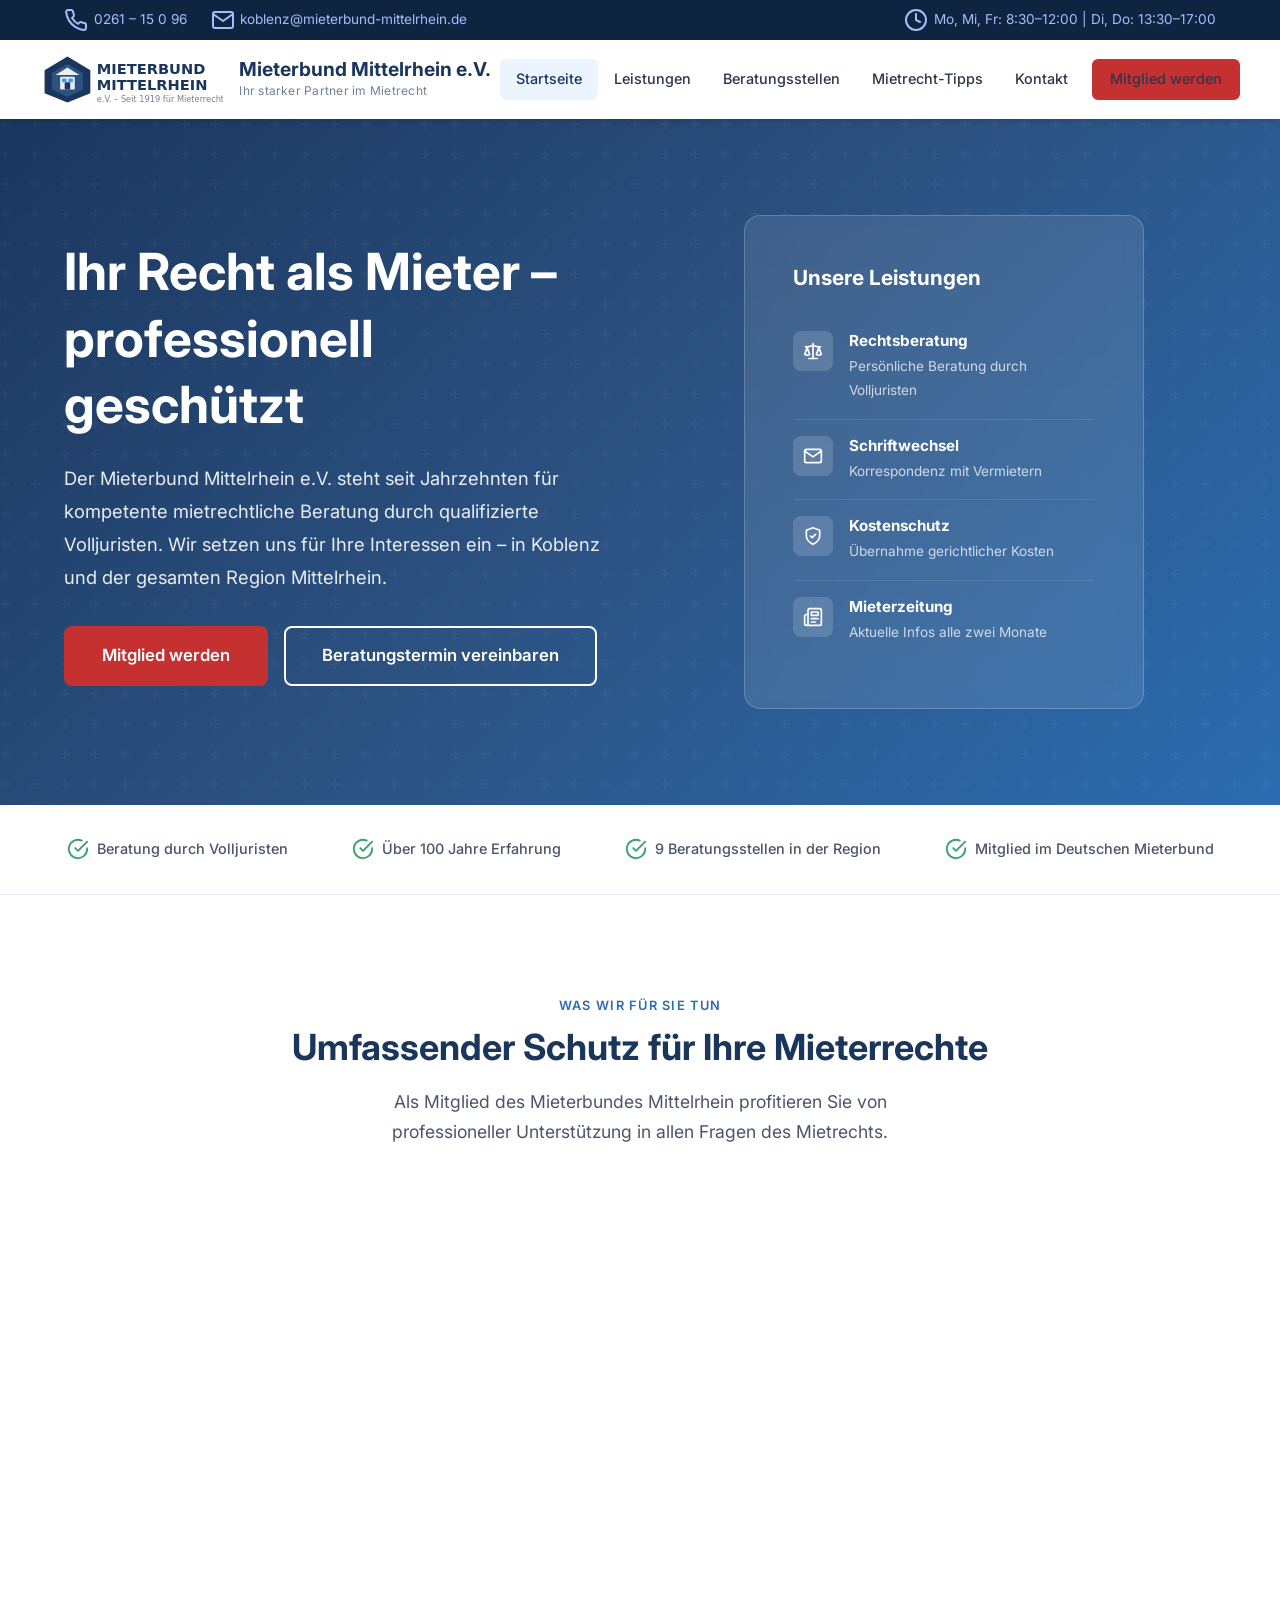
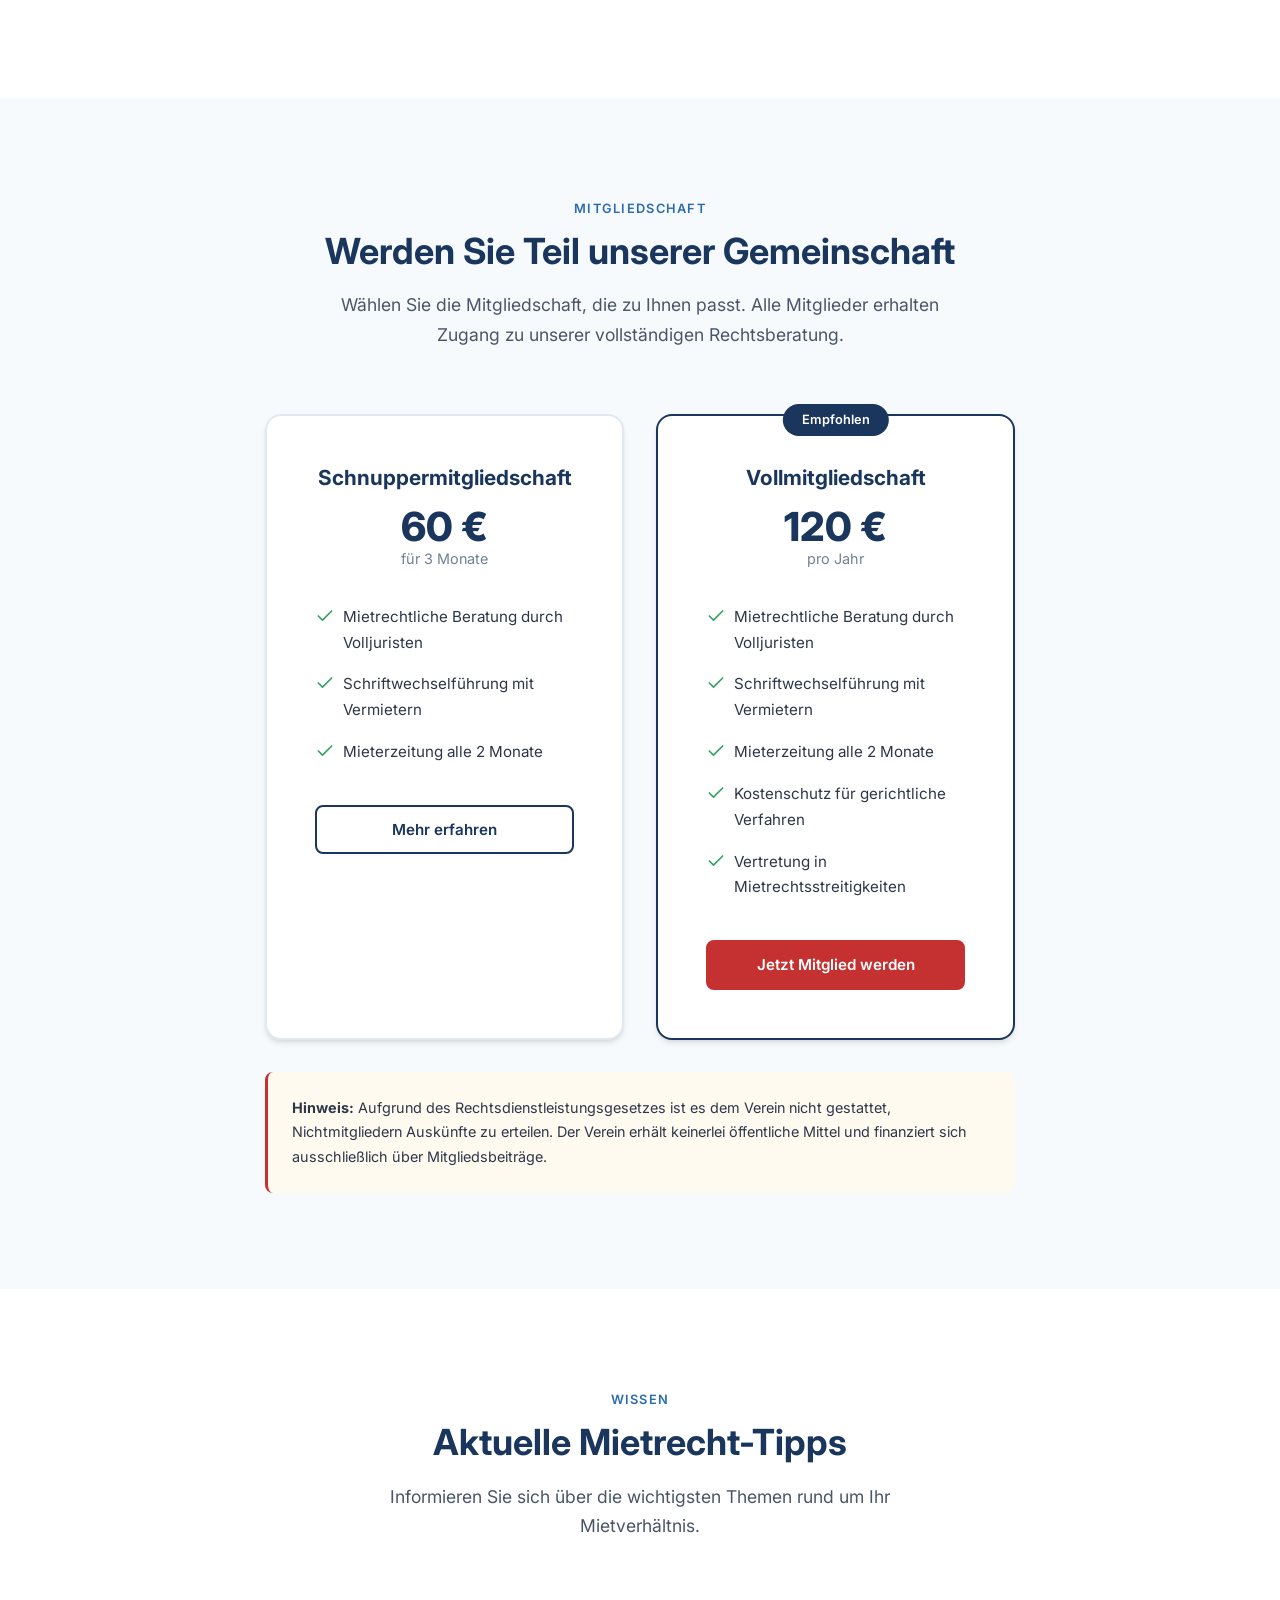
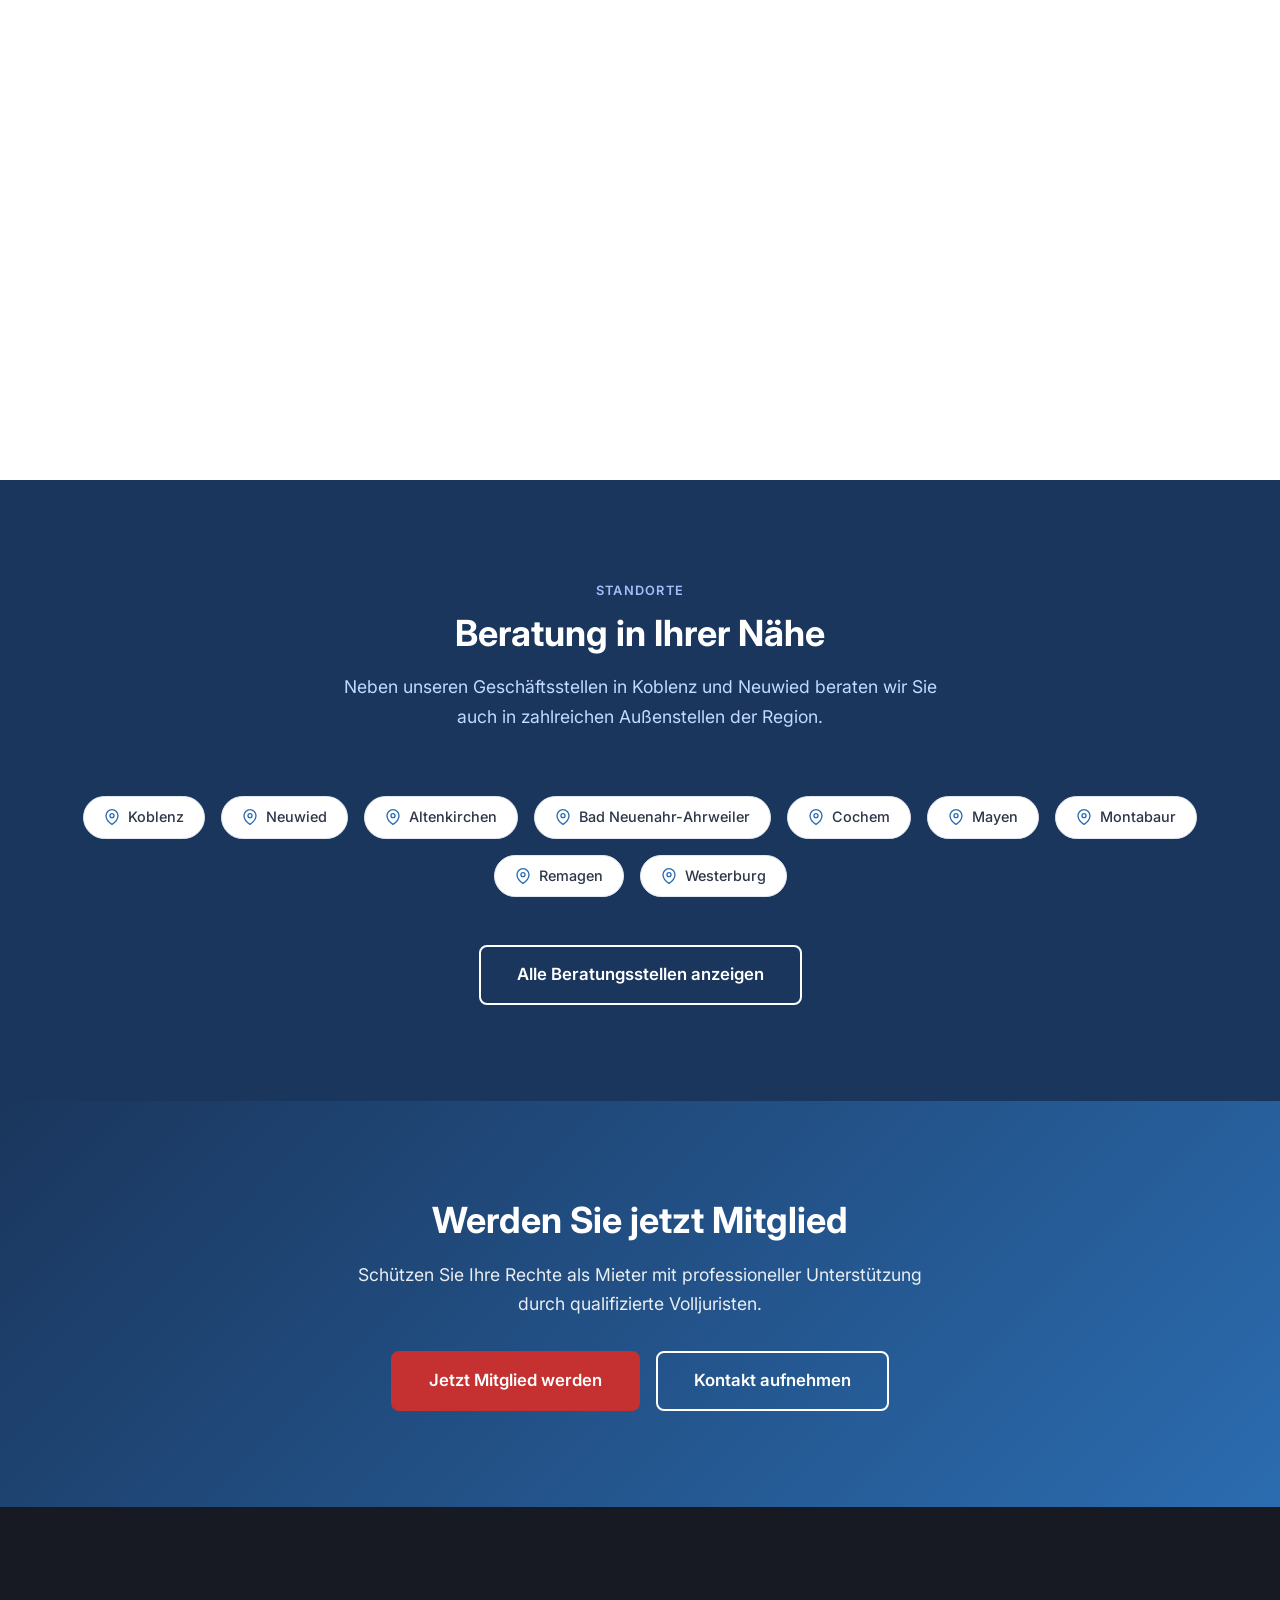
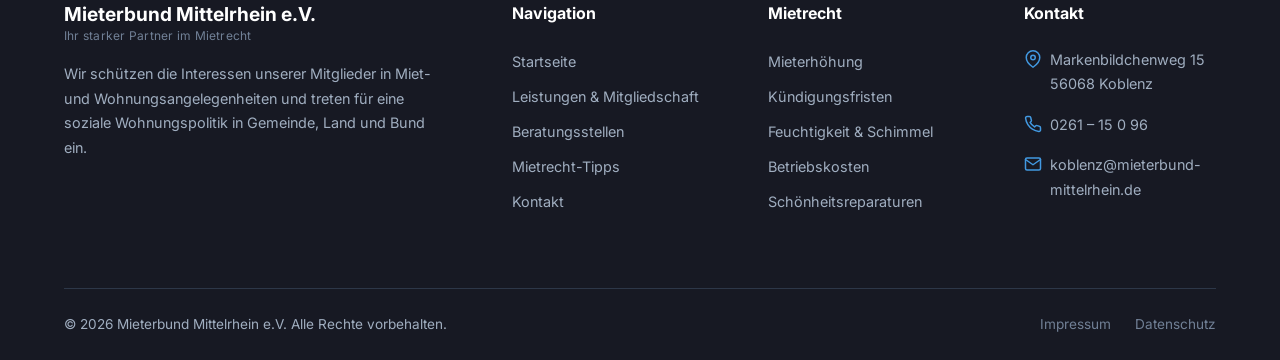
==== index.html @ ec631752 "feat: Modernize Mieterbund Mittelrhein e.V. website Complete rebuild of the tenant association websi" ====
<!DOCTYPE html>
<html lang="de">
<head>
  <meta charset="UTF-8">
  <meta name="viewport" content="width=device-width, initial-scale=1.0">
  <meta name="description" content="Der Mieterbund Mittelrhein e.V. bietet mietrechtliche Beratung durch Volljuristen, Schriftwechselführung und Kostenschutz für Mieter in Koblenz und der Region Mittelrhein.">
  <meta name="keywords" content="Mieterbund, Mittelrhein, Koblenz, Mietrecht, Mieterberatung, Mieterschutz, Rechtsberatung">
  <title>Mieterbund Mittelrhein e.V. – Ihr starker Partner im Mietrecht</title>
  <link rel="preconnect" href="https://fonts.googleapis.com">
  <link rel="preconnect" href="https://fonts.gstatic.com" crossorigin>
  <link href="https://fonts.googleapis.com/css2?family=Inter:wght@400;500;600;700;800&display=swap" rel="stylesheet">
  <link rel="stylesheet" href="css/style.css">
  <link rel="icon" type="image/svg+xml" href="assets/images/logo.svg">
</head>
<body>
  <div id="top-bar"></div>
  <div id="header"></div>

  <!-- Hero Section -->
  <section class="hero">
    <div class="container hero-inner">
      <div class="hero-content">
        <h1>Ihr Recht als Mieter – professionell geschützt</h1>
        <p>Der Mieterbund Mittelrhein e.V. steht seit Jahrzehnten für kompetente mietrechtliche Beratung durch qualifizierte Volljuristen. Wir setzen uns für Ihre Interessen ein – in Koblenz und der gesamten Region Mittelrhein.</p>
        <div class="hero-actions">
          <a href="pages/mitgliedschaft.html#beitritt" class="btn btn-primary btn-lg">Mitglied werden</a>
          <a href="pages/kontakt.html" class="btn btn-secondary btn-lg">Beratungstermin vereinbaren</a>
        </div>
      </div>
      <div class="hero-visual">
        <div class="hero-card">
          <h3>Unsere Leistungen</h3>
          <div class="hero-card-item">
            <div class="hero-card-icon" id="hero-icon-1"></div>
            <div class="hero-card-text">
              <h4>Rechtsberatung</h4>
              <p>Persönliche Beratung durch Volljuristen</p>
            </div>
          </div>
          <div class="hero-card-item">
            <div class="hero-card-icon" id="hero-icon-2"></div>
            <div class="hero-card-text">
              <h4>Schriftwechsel</h4>
              <p>Korrespondenz mit Vermietern</p>
            </div>
          </div>
          <div class="hero-card-item">
            <div class="hero-card-icon" id="hero-icon-3"></div>
            <div class="hero-card-text">
              <h4>Kostenschutz</h4>
              <p>Übernahme gerichtlicher Kosten</p>
            </div>
          </div>
          <div class="hero-card-item">
            <div class="hero-card-icon" id="hero-icon-4"></div>
            <div class="hero-card-text">
              <h4>Mieterzeitung</h4>
              <p>Aktuelle Infos alle zwei Monate</p>
            </div>
          </div>
        </div>
      </div>
    </div>
  </section>

  <!-- Trust Banner -->
  <section class="trust-banner">
    <div class="container">
      <div class="trust-items" id="trust-items">
      </div>
    </div>
  </section>

  <!-- Services Section -->
  <section class="section">
    <div class="container">
      <div class="section-header">
        <span class="section-label">Was wir für Sie tun</span>
        <h2>Umfassender Schutz für Ihre Mieterrechte</h2>
        <p>Als Mitglied des Mieterbundes Mittelrhein profitieren Sie von professioneller Unterstützung in allen Fragen des Mietrechts.</p>
      </div>
      <div class="services-grid" id="services-grid">
      </div>
    </div>
  </section>

  <!-- Membership Preview Section -->
  <section class="section section-alt">
    <div class="container">
      <div class="section-header">
        <span class="section-label">Mitgliedschaft</span>
        <h2>Werden Sie Teil unserer Gemeinschaft</h2>
        <p>Wählen Sie die Mitgliedschaft, die zu Ihnen passt. Alle Mitglieder erhalten Zugang zu unserer vollständigen Rechtsberatung.</p>
      </div>
      <div class="membership-grid">
        <div class="membership-card animate-in">
          <span class="membership-badge">Zum Kennenlernen</span>
          <h3>Schnuppermitgliedschaft</h3>
          <div class="membership-price">60 €</div>
          <div class="membership-period">für 3 Monate</div>
          <ul class="membership-features" id="schnupper-features"></ul>
          <a href="pages/mitgliedschaft.html#beitritt" class="btn btn-outline" style="width: 100%; justify-content: center;">Mehr erfahren</a>
        </div>
        <div class="membership-card featured animate-in">
          <span class="membership-badge">Empfohlen</span>
          <h3>Vollmitgliedschaft</h3>
          <div class="membership-price">120 €</div>
          <div class="membership-period">pro Jahr</div>
          <ul class="membership-features" id="voll-features"></ul>
          <a href="pages/mitgliedschaft.html#beitritt" class="btn btn-primary" style="width: 100%; justify-content: center;">Jetzt Mitglied werden</a>
        </div>
      </div>
      <div class="membership-note" style="max-width: 750px; margin: var(--space-xl) auto 0;">
        <p><strong>Hinweis:</strong> Aufgrund des Rechtsdienstleistungsgesetzes ist es dem Verein nicht gestattet, Nichtmitgliedern Auskünfte zu erteilen. Der Verein erhält keinerlei öffentliche Mittel und finanziert sich ausschließlich über Mitgliedsbeiträge.</p>
      </div>
    </div>
  </section>

  <!-- Mietrecht Tips Preview -->
  <section class="section">
    <div class="container">
      <div class="section-header">
        <span class="section-label">Wissen</span>
        <h2>Aktuelle Mietrecht-Tipps</h2>
        <p>Informieren Sie sich über die wichtigsten Themen rund um Ihr Mietverhältnis.</p>
      </div>
      <div class="articles-grid" id="articles-grid">
      </div>
    </div>
  </section>

  <!-- Beratungsstellen Preview -->
  <section class="section section-dark">
    <div class="container">
      <div class="section-header">
        <span class="section-label">Standorte</span>
        <h2>Beratung in Ihrer Nähe</h2>
        <p>Neben unseren Geschäftsstellen in Koblenz und Neuwied beraten wir Sie auch in zahlreichen Außenstellen der Region.</p>
      </div>
      <div class="aussenstellen-grid" id="aussenstellen-grid">
      </div>
      <div style="text-align: center; margin-top: var(--space-2xl);">
        <a href="pages/beratungsstellen.html" class="btn btn-secondary btn-lg">Alle Beratungsstellen anzeigen</a>
      </div>
    </div>
  </section>

  <!-- CTA -->
  <div id="cta-section"></div>

  <!-- Footer -->
  <div id="footer"></div>

  <script src="js/components.js"></script>
  <script>
    document.addEventListener('DOMContentLoaded', function() {
      initPage('home');

      // Hero icons
      document.getElementById('hero-icon-1').innerHTML = Icons.scales;
      document.getElementById('hero-icon-2').innerHTML = Icons.mail;
      document.getElementById('hero-icon-3').innerHTML = Icons.shield;
      document.getElementById('hero-icon-4').innerHTML = Icons.newspaper;

      // Trust items
      document.getElementById('trust-items').innerHTML = `
        <div class="trust-item">${Icons.checkCircle} Beratung durch Volljuristen</div>
        <div class="trust-item">${Icons.checkCircle} Über 100 Jahre Erfahrung</div>
        <div class="trust-item">${Icons.checkCircle} 9 Beratungsstellen in der Region</div>
        <div class="trust-item">${Icons.checkCircle} Mitglied im Deutschen Mieterbund</div>
      `;

      // Services
      document.getElementById('services-grid').innerHTML = `
        <div class="service-card animate-in">
          <div class="service-icon">${Icons.scales}</div>
          <h3>Mietrechtliche Beratung</h3>
          <p>Persönliche Beratung durch qualifizierte Volljuristen in allen Fragen des Mietrechts – von Mieterhöhungen bis Kündigungsschutz.</p>
        </div>
        <div class="service-card animate-in">
          <div class="service-icon">${Icons.mail}</div>
          <h3>Schriftwechselführung</h3>
          <p>Wir führen die gesamte Korrespondenz mit Vermietern und deren Rechtsanwälten für Sie – professionell und rechtssicher.</p>
        </div>
        <div class="service-card animate-in">
          <div class="service-icon">${Icons.shield}</div>
          <h3>Kostenschutz</h3>
          <p>Im Rahmen unserer Satzung übernehmen wir die Kosten für gerichtliche Verfahren in mietrechtlichen Angelegenheiten.</p>
        </div>
        <div class="service-card animate-in">
          <div class="service-icon">${Icons.newspaper}</div>
          <h3>Mieterzeitung</h3>
          <p>Alle zwei Monate erhalten Sie unsere Mieterzeitung mit interessanten Neuigkeiten und Informationen rund ums Mietrecht.</p>
        </div>
      `;

      // Membership features
      const baseFeatures = [
        'Mietrechtliche Beratung durch Volljuristen',
        'Schriftwechselführung mit Vermietern',
        'Mieterzeitung alle 2 Monate'
      ];
      const vollFeatures = [
        ...baseFeatures,
        'Kostenschutz für gerichtliche Verfahren',
        'Vertretung in Mietrechtsstreitigkeiten'
      ];

      document.getElementById('schnupper-features').innerHTML = baseFeatures.map(f =>
        `<li>${Icons.check} ${f}</li>`
      ).join('');

      document.getElementById('voll-features').innerHTML = vollFeatures.map(f =>
        `<li>${Icons.check} ${f}</li>`
      ).join('');

      // Articles
      document.getElementById('articles-grid').innerHTML = `
        <div class="article-card animate-in">
          <div class="article-card-header">
            ${Icons.trendingUp}
            <h3>Mieterhöhung</h3>
          </div>
          <div class="article-card-body">
            <p>Bei Mieterhöhungen auf die ortsübliche Vergleichsmiete kommt es neben dem geforderten Quadratmeterpreis vor allem auf die Wohnungsgröße an.</p>
            <a href="pages/mietrecht-tipps.html#mieterhoehung" class="read-more">Weiterlesen ${Icons.arrowRight}</a>
          </div>
        </div>
        <div class="article-card animate-in">
          <div class="article-card-header">
            ${Icons.fileText}
            <h3>Kündigungsfristen</h3>
          </div>
          <div class="article-card-body">
            <p>Mieter können ohne Angabe von Gründen kündigen. Vermieter dagegen müssen sich auf einen Kündigungsgrund berufen können.</p>
            <a href="pages/mietrecht-tipps.html#kuendigungsfristen" class="read-more">Weiterlesen ${Icons.arrowRight}</a>
          </div>
        </div>
        <div class="article-card animate-in">
          <div class="article-card-header">
            ${Icons.droplets}
            <h3>Feuchtigkeit & Schimmel</h3>
          </div>
          <div class="article-card-body">
            <p>Ein Mieter muss seinen Vermieter beim Auftreten von Feuchtigkeitsschäden oder Schimmelpilzbefall unverzüglich informieren.</p>
            <a href="pages/mietrecht-tipps.html#schimmel" class="read-more">Weiterlesen ${Icons.arrowRight}</a>
          </div>
        </div>
      `;

      // Außenstellen
      const stellen = ['Koblenz', 'Neuwied', 'Altenkirchen', 'Bad Neuenahr-Ahrweiler', 'Cochem', 'Mayen', 'Montabaur', 'Remagen', 'Westerburg'];
      document.getElementById('aussenstellen-grid').innerHTML = stellen.map(s =>
        `<span class="aussenstelle-tag">${Icons.mapPin} ${s}</span>`
      ).join('');
    });
  </script>
</body>
</html>
---- css/style.css ----
/* ============================================
   Mieterbund Mittelrhein e.V. – Modern Website
   ============================================ */

/* --- CSS Custom Properties --- */
:root {
  /* Primary: Deep Blue (Trust, Professionalism) */
  --primary: #1a365d;
  --primary-light: #2c5282;
  --primary-dark: #0f2440;
  --primary-50: #ebf4ff;
  --primary-100: #c3dafe;
  --primary-200: #a3bffa;

  /* Secondary: Warm Red (Action, Importance) */
  --secondary: #c53030;
  --secondary-light: #e53e3e;
  --secondary-dark: #9b2c2c;

  /* Accent: Steel Blue (Complementary) */
  --accent: #2b6cb0;
  --accent-light: #4299e1;
  --accent-dark: #1a4e8a;

  /* Success Green */
  --success: #276749;
  --success-light: #38a169;

  /* Neutrals */
  --white: #ffffff;
  --gray-50: #f7fafc;
  --gray-100: #edf2f7;
  --gray-200: #e2e8f0;
  --gray-300: #cbd5e0;
  --gray-400: #a0aec0;
  --gray-500: #718096;
  --gray-600: #4a5568;
  --gray-700: #2d3748;
  --gray-800: #1a202c;
  --gray-900: #171923;

  /* Warm tones */
  --warm-50: #fffaf0;
  --warm-100: #feebc8;

  /* Typography */
  --font-heading: 'Inter', 'Segoe UI', system-ui, -apple-system, sans-serif;
  --font-body: 'Inter', 'Segoe UI', system-ui, -apple-system, sans-serif;

  /* Spacing */
  --space-xs: 0.25rem;
  --space-sm: 0.5rem;
  --space-md: 1rem;
  --space-lg: 1.5rem;
  --space-xl: 2rem;
  --space-2xl: 3rem;
  --space-3xl: 4rem;
  --space-4xl: 6rem;

  /* Border radius */
  --radius-sm: 0.375rem;
  --radius-md: 0.5rem;
  --radius-lg: 0.75rem;
  --radius-xl: 1rem;
  --radius-2xl: 1.5rem;
  --radius-full: 9999px;

  /* Shadows */
  --shadow-sm: 0 1px 2px rgba(0, 0, 0, 0.05);
  --shadow-md: 0 4px 6px -1px rgba(0, 0, 0, 0.1), 0 2px 4px -1px rgba(0, 0, 0, 0.06);
  --shadow-lg: 0 10px 15px -3px rgba(0, 0, 0, 0.1), 0 4px 6px -2px rgba(0, 0, 0, 0.05);
  --shadow-xl: 0 20px 25px -5px rgba(0, 0, 0, 0.1), 0 10px 10px -5px rgba(0, 0, 0, 0.04);

  /* Transitions */
  --transition-fast: 150ms ease;
  --transition-normal: 250ms ease;
  --transition-slow: 350ms ease;

  /* Container */
  --container-max: 1200px;
  --container-narrow: 800px;
}

/* --- Reset & Base --- */
*,
*::before,
*::after {
  box-sizing: border-box;
  margin: 0;
  padding: 0;
}

html {
  font-size: 16px;
  scroll-behavior: smooth;
  -webkit-text-size-adjust: 100%;
}

body {
  font-family: var(--font-body);
  color: var(--gray-800);
  background-color: var(--white);
  line-height: 1.7;
  -webkit-font-smoothing: antialiased;
  -moz-osx-font-smoothing: grayscale;
}

img {
  max-width: 100%;
  height: auto;
  display: block;
}

a {
  color: var(--accent);
  text-decoration: none;
  transition: color var(--transition-fast);
}

a:hover {
  color: var(--primary);
}

ul, ol {
  list-style: none;
}

h1, h2, h3, h4, h5, h6 {
  font-family: var(--font-heading);
  font-weight: 700;
  line-height: 1.3;
  color: var(--primary);
}

h1 { font-size: clamp(2rem, 4vw, 3rem); }
h2 { font-size: clamp(1.5rem, 3vw, 2.25rem); }
h3 { font-size: clamp(1.25rem, 2.5vw, 1.75rem); }
h4 { font-size: 1.25rem; }

p {
  margin-bottom: var(--space-md);
}

/* --- Utility Classes --- */
.container {
  width: 100%;
  max-width: var(--container-max);
  margin: 0 auto;
  padding: 0 var(--space-lg);
}

.container-narrow {
  max-width: var(--container-narrow);
}

.section {
  padding: var(--space-4xl) 0;
}

.section-alt {
  background-color: var(--gray-50);
}

.section-dark {
  background-color: var(--primary);
  color: var(--white);
}

.section-dark h2,
.section-dark h3 {
  color: var(--white);
}

.text-center {
  text-align: center;
}

.text-primary {
  color: var(--primary);
}

.text-secondary {
  color: var(--secondary);
}

.text-muted {
  color: var(--gray-500);
}

.section-header {
  text-align: center;
  margin-bottom: var(--space-3xl);
}

.section-header p {
  max-width: 600px;
  margin: var(--space-md) auto 0;
  color: var(--gray-600);
  font-size: 1.1rem;
}

.section-label {
  display: inline-block;
  font-size: 0.8rem;
  font-weight: 600;
  text-transform: uppercase;
  letter-spacing: 0.1em;
  color: var(--accent);
  margin-bottom: var(--space-sm);
}

.section-dark .section-label {
  color: var(--primary-200);
}

.section-dark .section-header p {
  color: var(--primary-100);
}

/* --- Buttons --- */
.btn {
  display: inline-flex;
  align-items: center;
  gap: var(--space-sm);
  padding: 0.75rem 1.75rem;
  font-family: var(--font-body);
  font-size: 0.95rem;
  font-weight: 600;
  border: 2px solid transparent;
  border-radius: var(--radius-md);
  cursor: pointer;
  transition: all var(--transition-normal);
  text-decoration: none;
  line-height: 1.4;
}

.btn-primary {
  background-color: var(--secondary);
  color: var(--white);
  border-color: var(--secondary);
}

.btn-primary:hover {
  background-color: var(--secondary-dark);
  border-color: var(--secondary-dark);
  color: var(--white);
  transform: translateY(-1px);
  box-shadow: var(--shadow-md);
}

.btn-secondary {
  background-color: transparent;
  color: var(--white);
  border-color: var(--white);
}

.btn-secondary:hover {
  background-color: var(--white);
  color: var(--primary);
}

.btn-outline {
  background-color: transparent;
  color: var(--primary);
  border-color: var(--primary);
}

.btn-outline:hover {
  background-color: var(--primary);
  color: var(--white);
}

.btn-accent {
  background-color: var(--accent);
  color: var(--white);
  border-color: var(--accent);
}

.btn-accent:hover {
  background-color: var(--accent-dark);
  border-color: var(--accent-dark);
  color: var(--white);
  transform: translateY(-1px);
  box-shadow: var(--shadow-md);
}

.btn-lg {
  padding: 1rem 2.25rem;
  font-size: 1.05rem;
}

.btn-sm {
  padding: 0.5rem 1.25rem;
  font-size: 0.85rem;
}

/* --- Top Bar --- */
.top-bar {
  background-color: var(--primary-dark);
  color: var(--primary-200);
  padding: 0.5rem 0;
  font-size: 0.85rem;
}

.top-bar-inner {
  display: flex;
  justify-content: space-between;
  align-items: center;
  flex-wrap: wrap;
  gap: var(--space-sm);
}

.top-bar a {
  color: var(--primary-200);
}

.top-bar a:hover {
  color: var(--white);
}

.top-bar-contact {
  display: flex;
  gap: var(--space-lg);
  align-items: center;
}

.top-bar-contact span {
  display: inline-flex;
  align-items: center;
  gap: 0.35rem;
}

.top-bar-hours {
  display: flex;
  align-items: center;
  gap: 0.35rem;
}

/* --- Header / Navigation --- */
.header {
  background-color: var(--white);
  box-shadow: var(--shadow-md);
  position: sticky;
  top: 0;
  z-index: 1000;
}

.header-inner {
  display: flex;
  justify-content: space-between;
  align-items: center;
  padding: 0.75rem 0;
}

.logo {
  display: flex;
  align-items: center;
  gap: var(--space-md);
  text-decoration: none;
  color: var(--primary);
}

.logo-img {
  height: 55px;
  width: auto;
}

.logo-text {
  display: flex;
  flex-direction: column;
}

.logo-name {
  font-family: var(--font-heading);
  font-weight: 700;
  font-size: 1.2rem;
  color: var(--primary);
  line-height: 1.2;
}

.logo-subtitle {
  font-size: 0.75rem;
  color: var(--gray-500);
  font-weight: 400;
  letter-spacing: 0.02em;
}

.nav-main {
  display: flex;
  align-items: center;
  gap: 0;
}

.nav-main a {
  padding: 0.5rem 1rem;
  font-size: 0.9rem;
  font-weight: 500;
  color: var(--gray-700);
  border-radius: var(--radius-sm);
  transition: all var(--transition-fast);
  white-space: nowrap;
}

.nav-main a:hover,
.nav-main a.active {
  color: var(--primary);
  background-color: var(--primary-50);
}

.nav-main .btn {
  margin-left: var(--space-sm);
}

/* Mobile menu toggle */
.menu-toggle {
  display: none;
  background: none;
  border: none;
  cursor: pointer;
  padding: var(--space-sm);
  color: var(--primary);
}

.menu-toggle svg {
  width: 28px;
  height: 28px;
}

/* --- Hero Section --- */
.hero {
  background: linear-gradient(135deg, var(--primary) 0%, var(--primary-light) 50%, var(--accent) 100%);
  color: var(--white);
  padding: var(--space-4xl) 0;
  position: relative;
  overflow: hidden;
}

.hero::before {
  content: '';
  position: absolute;
  top: 0;
  left: 0;
  right: 0;
  bottom: 0;
  background: url("data:image/svg+xml,%3Csvg width='60' height='60' viewBox='0 0 60 60' xmlns='http://www.w3.org/2000/svg'%3E%3Cg fill='none' fill-rule='evenodd'%3E%3Cg fill='%23ffffff' fill-opacity='0.03'%3E%3Cpath d='M36 34v-4h-2v4h-4v2h4v4h2v-4h4v-2h-4zm0-30V0h-2v4h-4v2h4v4h2V6h4V4h-4zM6 34v-4H4v4H0v2h4v4h2v-4h4v-2H6zM6 4V0H4v4H0v2h4v4h2V6h4V4H6z'/%3E%3C/g%3E%3C/g%3E%3C/svg%3E");
  pointer-events: none;
}

.hero-inner {
  display: grid;
  grid-template-columns: 1fr 1fr;
  gap: var(--space-3xl);
  align-items: center;
  position: relative;
}

.hero-content {
  z-index: 1;
}

.hero h1 {
  color: var(--white);
  margin-bottom: var(--space-lg);
  font-size: clamp(2.2rem, 4.5vw, 3.2rem);
}

.hero p {
  font-size: 1.15rem;
  color: rgba(255, 255, 255, 0.9);
  margin-bottom: var(--space-xl);
  line-height: 1.8;
}

.hero-actions {
  display: flex;
  gap: var(--space-md);
  flex-wrap: wrap;
}

.hero-visual {
  display: flex;
  justify-content: center;
  align-items: center;
}

.hero-card {
  background: rgba(255, 255, 255, 0.1);
  backdrop-filter: blur(10px);
  border: 1px solid rgba(255, 255, 255, 0.2);
  border-radius: var(--radius-xl);
  padding: var(--space-2xl);
  width: 100%;
  max-width: 400px;
}

.hero-card h3 {
  color: var(--white);
  margin-bottom: var(--space-lg);
  font-size: 1.3rem;
}

.hero-card-item {
  display: flex;
  align-items: flex-start;
  gap: var(--space-md);
  padding: var(--space-md) 0;
  border-bottom: 1px solid rgba(255, 255, 255, 0.1);
}

.hero-card-item:last-child {
  border-bottom: none;
}

.hero-card-icon {
  width: 40px;
  height: 40px;
  background: rgba(255, 255, 255, 0.15);
  border-radius: var(--radius-md);
  display: flex;
  align-items: center;
  justify-content: center;
  flex-shrink: 0;
}

.hero-card-icon svg {
  width: 20px;
  height: 20px;
  stroke: var(--white);
}

.hero-card-text h4 {
  color: var(--white);
  font-size: 0.95rem;
  margin-bottom: 0.2rem;
}

.hero-card-text p {
  color: rgba(255, 255, 255, 0.75);
  font-size: 0.85rem;
  margin-bottom: 0;
}

/* --- Trust Banner --- */
.trust-banner {
  background: var(--white);
  padding: var(--space-xl) 0;
  border-bottom: 1px solid var(--gray-200);
}

.trust-items {
  display: flex;
  justify-content: center;
  gap: var(--space-3xl);
  flex-wrap: wrap;
}

.trust-item {
  display: flex;
  align-items: center;
  gap: var(--space-sm);
  color: var(--gray-600);
  font-size: 0.9rem;
  font-weight: 500;
}

.trust-item svg {
  width: 22px;
  height: 22px;
  stroke: var(--success-light);
  flex-shrink: 0;
}

/* --- Services Grid --- */
.services-grid {
  display: grid;
  grid-template-columns: repeat(auto-fit, minmax(260px, 1fr));
  gap: var(--space-xl);
}

.service-card {
  background: var(--white);
  border-radius: var(--radius-lg);
  padding: var(--space-2xl);
  box-shadow: var(--shadow-sm);
  border: 1px solid var(--gray-200);
  transition: all var(--transition-normal);
  position: relative;
  overflow: hidden;
}

.service-card::before {
  content: '';
  position: absolute;
  top: 0;
  left: 0;
  right: 0;
  height: 3px;
  background: linear-gradient(90deg, var(--primary), var(--accent));
  transform: scaleX(0);
  transition: transform var(--transition-normal);
}

.service-card:hover {
  transform: translateY(-4px);
  box-shadow: var(--shadow-lg);
}

.service-card:hover::before {
  transform: scaleX(1);
}

.service-icon {
  width: 56px;
  height: 56px;
  background: var(--primary-50);
  border-radius: var(--radius-lg);
  display: flex;
  align-items: center;
  justify-content: center;
  margin-bottom: var(--space-lg);
}

.service-icon svg {
  width: 28px;
  height: 28px;
  stroke: var(--primary);
}

.service-card h3 {
  font-size: 1.15rem;
  margin-bottom: var(--space-sm);
}

.service-card p {
  color: var(--gray-600);
  font-size: 0.95rem;
  margin-bottom: 0;
}

/* --- Membership Section --- */
.membership-grid {
  display: grid;
  grid-template-columns: repeat(auto-fit, minmax(320px, 1fr));
  gap: var(--space-xl);
  max-width: 750px;
  margin: 0 auto;
}

.membership-card {
  background: var(--white);
  border-radius: var(--radius-xl);
  padding: var(--space-2xl);
  box-shadow: var(--shadow-md);
  border: 2px solid var(--gray-200);
  text-align: center;
  transition: all var(--transition-normal);
  position: relative;
}

.membership-card.featured {
  border-color: var(--primary);
}

.membership-card.featured .membership-badge {
  display: inline-block;
}

.membership-badge {
  display: none;
  position: absolute;
  top: -12px;
  left: 50%;
  transform: translateX(-50%);
  background: var(--primary);
  color: var(--white);
  padding: 0.3rem 1.2rem;
  border-radius: var(--radius-full);
  font-size: 0.8rem;
  font-weight: 600;
}

.membership-card h3 {
  font-size: 1.3rem;
  margin-bottom: var(--space-md);
}

.membership-price {
  font-size: 2.5rem;
  font-weight: 800;
  color: var(--primary);
  line-height: 1;
}

.membership-period {
  font-size: 0.9rem;
  color: var(--gray-500);
  margin-bottom: var(--space-lg);
}

.membership-features {
  text-align: left;
  margin-bottom: var(--space-xl);
}

.membership-features li {
  padding: 0.5rem 0;
  display: flex;
  align-items: flex-start;
  gap: var(--space-sm);
  font-size: 0.95rem;
  color: var(--gray-700);
}

.membership-features li svg {
  width: 20px;
  height: 20px;
  stroke: var(--success-light);
  flex-shrink: 0;
  margin-top: 2px;
}

.membership-note {
  margin-top: var(--space-xl);
  padding: var(--space-lg);
  background: var(--warm-50);
  border-radius: var(--radius-md);
  border-left: 3px solid var(--secondary);
}

.membership-note p {
  font-size: 0.9rem;
  color: var(--gray-700);
  margin-bottom: 0;
}

/* --- Locations / Beratungsstellen --- */
.locations-grid {
  display: grid;
  grid-template-columns: repeat(auto-fit, minmax(300px, 1fr));
  gap: var(--space-xl);
}

.location-card {
  background: var(--white);
  border-radius: var(--radius-lg);
  padding: var(--space-2xl);
  box-shadow: var(--shadow-sm);
  border: 1px solid var(--gray-200);
}

.location-card.main-location {
  border-left: 4px solid var(--primary);
}

.location-card h3 {
  font-size: 1.2rem;
  margin-bottom: var(--space-md);
  display: flex;
  align-items: center;
  gap: var(--space-sm);
}

.location-card h3 svg {
  width: 22px;
  height: 22px;
  stroke: var(--secondary);
}

.location-info {
  display: flex;
  flex-direction: column;
  gap: var(--space-sm);
}

.location-info-item {
  display: flex;
  align-items: flex-start;
  gap: var(--space-sm);
  font-size: 0.95rem;
  color: var(--gray-700);
}

.location-info-item svg {
  width: 18px;
  height: 18px;
  stroke: var(--gray-400);
  flex-shrink: 0;
  margin-top: 3px;
}

.location-info-item a {
  color: var(--accent);
}

/* Außenstellen tags */
.aussenstellen-grid {
  display: flex;
  flex-wrap: wrap;
  gap: var(--space-md);
  justify-content: center;
  margin-top: var(--space-xl);
}

.aussenstelle-tag {
  display: inline-flex;
  align-items: center;
  gap: var(--space-sm);
  background: var(--white);
  border: 1px solid var(--gray-200);
  border-radius: var(--radius-full);
  padding: 0.5rem 1.25rem;
  font-size: 0.9rem;
  color: var(--gray-700);
  font-weight: 500;
  transition: all var(--transition-fast);
}

.aussenstelle-tag:hover {
  border-color: var(--primary);
  color: var(--primary);
  box-shadow: var(--shadow-sm);
}

.aussenstelle-tag svg {
  width: 16px;
  height: 16px;
  stroke: var(--accent);
}

/* --- Mietrecht Tipps / Articles --- */
.articles-grid {
  display: grid;
  grid-template-columns: repeat(auto-fit, minmax(320px, 1fr));
  gap: var(--space-xl);
}

.article-card {
  background: var(--white);
  border-radius: var(--radius-lg);
  overflow: hidden;
  box-shadow: var(--shadow-sm);
  border: 1px solid var(--gray-200);
  transition: all var(--transition-normal);
}

.article-card:hover {
  transform: translateY(-4px);
  box-shadow: var(--shadow-lg);
}

.article-card-header {
  background: linear-gradient(135deg, var(--primary), var(--accent));
  padding: var(--space-xl) var(--space-2xl);
  color: var(--white);
  position: relative;
}

.article-card-header svg {
  width: 36px;
  height: 36px;
  stroke: rgba(255, 255, 255, 0.8);
  margin-bottom: var(--space-sm);
}

.article-card-header h3 {
  color: var(--white);
  font-size: 1.15rem;
}

.article-card-body {
  padding: var(--space-xl) var(--space-2xl);
}

.article-card-body p {
  color: var(--gray-600);
  font-size: 0.95rem;
}

.article-card-body .read-more {
  display: inline-flex;
  align-items: center;
  gap: 0.35rem;
  font-weight: 600;
  color: var(--accent);
  font-size: 0.9rem;
}

.article-card-body .read-more:hover {
  color: var(--primary);
}

.article-card-body .read-more svg {
  width: 16px;
  height: 16px;
  transition: transform var(--transition-fast);
}

.article-card-body .read-more:hover svg {
  transform: translateX(3px);
}

/* --- Contact Section --- */
.contact-grid {
  display: grid;
  grid-template-columns: 1fr 1fr;
  gap: var(--space-3xl);
}

.contact-form-wrapper {
  background: var(--white);
  border-radius: var(--radius-xl);
  padding: var(--space-2xl);
  box-shadow: var(--shadow-md);
  border: 1px solid var(--gray-200);
}

.form-group {
  margin-bottom: var(--space-lg);
}

.form-group label {
  display: block;
  font-size: 0.9rem;
  font-weight: 600;
  color: var(--gray-700);
  margin-bottom: var(--space-sm);
}

.form-group input,
.form-group textarea,
.form-group select {
  width: 100%;
  padding: 0.75rem 1rem;
  font-family: var(--font-body);
  font-size: 0.95rem;
  border: 2px solid var(--gray-200);
  border-radius: var(--radius-md);
  transition: border-color var(--transition-fast);
  background: var(--white);
  color: var(--gray-800);
}

.form-group input:focus,
.form-group textarea:focus,
.form-group select:focus {
  outline: none;
  border-color: var(--accent);
  box-shadow: 0 0 0 3px rgba(43, 108, 176, 0.1);
}

.form-group textarea {
  resize: vertical;
  min-height: 120px;
}

.contact-info-cards {
  display: flex;
  flex-direction: column;
  gap: var(--space-lg);
}

.contact-info-card {
  background: var(--white);
  border-radius: var(--radius-lg);
  padding: var(--space-xl);
  box-shadow: var(--shadow-sm);
  border: 1px solid var(--gray-200);
  display: flex;
  align-items: flex-start;
  gap: var(--space-lg);
}

.contact-info-icon {
  width: 48px;
  height: 48px;
  background: var(--primary-50);
  border-radius: var(--radius-md);
  display: flex;
  align-items: center;
  justify-content: center;
  flex-shrink: 0;
}

.contact-info-icon svg {
  width: 24px;
  height: 24px;
  stroke: var(--primary);
}

.contact-info-card h4 {
  font-size: 1rem;
  margin-bottom: 0.25rem;
  color: var(--primary);
}

.contact-info-card p {
  font-size: 0.9rem;
  color: var(--gray-600);
  margin-bottom: 0;
}

.contact-info-card a {
  color: var(--accent);
  font-weight: 500;
}

/* --- CTA Section --- */
.cta-section {
  background: linear-gradient(135deg, var(--primary) 0%, var(--accent) 100%);
  padding: var(--space-4xl) 0;
  text-align: center;
  color: var(--white);
}

.cta-section h2 {
  color: var(--white);
  margin-bottom: var(--space-md);
}

.cta-section p {
  color: rgba(255, 255, 255, 0.9);
  font-size: 1.1rem;
  max-width: 600px;
  margin: 0 auto var(--space-xl);
}

.cta-actions {
  display: flex;
  gap: var(--space-md);
  justify-content: center;
  flex-wrap: wrap;
}

/* --- Footer --- */
.footer {
  background: var(--gray-900);
  color: var(--gray-400);
  padding: var(--space-4xl) 0 0;
}

.footer-grid {
  display: grid;
  grid-template-columns: 2fr 1fr 1fr 1fr;
  gap: var(--space-3xl);
  margin-bottom: var(--space-3xl);
}

.footer-about .logo-name {
  color: var(--white);
}

.footer-about .logo-subtitle {
  color: var(--gray-500);
}

.footer-about p {
  margin-top: var(--space-md);
  font-size: 0.9rem;
  line-height: 1.7;
  color: var(--gray-400);
}

.footer h4 {
  color: var(--white);
  font-size: 1rem;
  margin-bottom: var(--space-lg);
}

.footer-links li {
  margin-bottom: var(--space-sm);
}

.footer-links a {
  color: var(--gray-400);
  font-size: 0.9rem;
  transition: color var(--transition-fast);
  display: inline-flex;
  align-items: center;
  gap: 0.35rem;
}

.footer-links a:hover {
  color: var(--white);
}

.footer-contact-item {
  display: flex;
  align-items: flex-start;
  gap: var(--space-sm);
  margin-bottom: var(--space-md);
  font-size: 0.9rem;
}

.footer-contact-item svg {
  width: 18px;
  height: 18px;
  stroke: var(--accent-light);
  flex-shrink: 0;
  margin-top: 2px;
}

.footer-bottom {
  border-top: 1px solid var(--gray-700);
  padding: var(--space-lg) 0;
  display: flex;
  justify-content: space-between;
  align-items: center;
  flex-wrap: wrap;
  gap: var(--space-md);
  font-size: 0.85rem;
}

.footer-bottom-links {
  display: flex;
  gap: var(--space-lg);
}

.footer-bottom-links a {
  color: var(--gray-500);
}

.footer-bottom-links a:hover {
  color: var(--white);
}

/* --- Page Header (Subpages) --- */
.page-header {
  background: linear-gradient(135deg, var(--primary) 0%, var(--primary-light) 100%);
  padding: var(--space-3xl) 0;
  color: var(--white);
  text-align: center;
}

.page-header h1 {
  color: var(--white);
  margin-bottom: var(--space-sm);
}

.page-header p {
  color: rgba(255, 255, 255, 0.85);
  font-size: 1.1rem;
}

.breadcrumb {
  display: flex;
  justify-content: center;
  gap: var(--space-sm);
  margin-bottom: var(--space-lg);
  font-size: 0.9rem;
}

.breadcrumb a {
  color: rgba(255, 255, 255, 0.7);
}

.breadcrumb a:hover {
  color: var(--white);
}

.breadcrumb span {
  color: rgba(255, 255, 255, 0.5);
}

/* --- Content Page --- */
.content-page {
  padding: var(--space-3xl) 0;
}

.content-page article {
  max-width: var(--container-narrow);
  margin: 0 auto;
}

.content-page article h2 {
  margin-top: var(--space-2xl);
  margin-bottom: var(--space-md);
}

.content-page article h3 {
  margin-top: var(--space-xl);
  margin-bottom: var(--space-sm);
}

.content-page article ul,
.content-page article ol {
  margin-bottom: var(--space-lg);
  padding-left: var(--space-xl);
}

.content-page article ul {
  list-style: disc;
}

.content-page article ol {
  list-style: decimal;
}

.content-page article li {
  margin-bottom: var(--space-sm);
  color: var(--gray-700);
}

.content-sidebar {
  display: grid;
  grid-template-columns: 2fr 1fr;
  gap: var(--space-3xl);
}

.sidebar {
  display: flex;
  flex-direction: column;
  gap: var(--space-xl);
}

.sidebar-card {
  background: var(--gray-50);
  border-radius: var(--radius-lg);
  padding: var(--space-xl);
  border: 1px solid var(--gray-200);
}

.sidebar-card h4 {
  margin-bottom: var(--space-md);
  font-size: 1rem;
}

.sidebar-card p {
  font-size: 0.9rem;
  color: var(--gray-600);
}

/* --- Opening Hours Table --- */
.hours-table {
  width: 100%;
  border-collapse: collapse;
  margin-bottom: var(--space-lg);
}

.hours-table td {
  padding: 0.6rem 0;
  font-size: 0.95rem;
  border-bottom: 1px solid var(--gray-100);
}

.hours-table td:first-child {
  font-weight: 500;
  color: var(--gray-700);
}

.hours-table td:last-child {
  text-align: right;
  color: var(--gray-600);
}

/* --- Info Box --- */
.info-box {
  background: var(--primary-50);
  border: 1px solid var(--primary-100);
  border-radius: var(--radius-lg);
  padding: var(--space-xl);
  margin: var(--space-xl) 0;
}

.info-box.warning {
  background: var(--warm-50);
  border-color: var(--warm-100);
}

.info-box h4 {
  display: flex;
  align-items: center;
  gap: var(--space-sm);
  margin-bottom: var(--space-sm);
  font-size: 1rem;
}

.info-box h4 svg {
  width: 20px;
  height: 20px;
  stroke: var(--accent);
}

.info-box p {
  font-size: 0.95rem;
  color: var(--gray-700);
  margin-bottom: 0;
}

/* --- FAQ Accordion --- */
.faq-list {
  display: flex;
  flex-direction: column;
  gap: var(--space-md);
}

.faq-item {
  border: 1px solid var(--gray-200);
  border-radius: var(--radius-md);
  overflow: hidden;
  background: var(--white);
}

.faq-question {
  width: 100%;
  padding: var(--space-lg) var(--space-xl);
  background: none;
  border: none;
  cursor: pointer;
  display: flex;
  justify-content: space-between;
  align-items: center;
  font-family: var(--font-body);
  font-size: 1rem;
  font-weight: 600;
  color: var(--gray-800);
  text-align: left;
  transition: background-color var(--transition-fast);
}

.faq-question:hover {
  background-color: var(--gray-50);
}

.faq-question svg {
  width: 20px;
  height: 20px;
  stroke: var(--gray-400);
  transition: transform var(--transition-normal);
  flex-shrink: 0;
}

.faq-item.open .faq-question svg {
  transform: rotate(180deg);
}

.faq-answer {
  max-height: 0;
  overflow: hidden;
  transition: max-height var(--transition-slow);
}

.faq-answer-inner {
  padding: 0 var(--space-xl) var(--space-lg);
  color: var(--gray-600);
  font-size: 0.95rem;
  line-height: 1.7;
}

.faq-item.open .faq-answer {
  max-height: 500px;
}

/* --- Back to top --- */
.back-to-top {
  position: fixed;
  bottom: 2rem;
  right: 2rem;
  width: 44px;
  height: 44px;
  background: var(--primary);
  color: var(--white);
  border: none;
  border-radius: var(--radius-full);
  cursor: pointer;
  display: flex;
  align-items: center;
  justify-content: center;
  opacity: 0;
  visibility: hidden;
  transition: all var(--transition-normal);
  box-shadow: var(--shadow-lg);
  z-index: 999;
}

.back-to-top.visible {
  opacity: 1;
  visibility: visible;
}

.back-to-top:hover {
  background: var(--accent);
  transform: translateY(-3px);
}

.back-to-top svg {
  width: 22px;
  height: 22px;
}

/* --- Responsive --- */
@media (max-width: 992px) {
  .hero-inner {
    grid-template-columns: 1fr;
    text-align: center;
  }

  .hero-actions {
    justify-content: center;
  }

  .hero-visual {
    order: -1;
  }

  .hero-card {
    max-width: 350px;
  }

  .footer-grid {
    grid-template-columns: 1fr 1fr;
  }

  .contact-grid {
    grid-template-columns: 1fr;
  }

  .content-sidebar {
    grid-template-columns: 1fr;
  }
}

@media (max-width: 768px) {
  .top-bar {
    display: none;
  }

  .menu-toggle {
    display: block;
  }

  .nav-main {
    display: none;
    position: absolute;
    top: 100%;
    left: 0;
    right: 0;
    background: var(--white);
    flex-direction: column;
    padding: var(--space-md);
    box-shadow: var(--shadow-lg);
    border-top: 1px solid var(--gray-200);
  }

  .nav-main.open {
    display: flex;
  }

  .nav-main a {
    padding: 0.75rem var(--space-md);
    width: 100%;
  }

  .nav-main .btn {
    margin-left: 0;
    margin-top: var(--space-sm);
    justify-content: center;
  }

  .hero {
    padding: var(--space-2xl) 0;
  }

  .hero-visual {
    display: none;
  }

  .section {
    padding: var(--space-2xl) 0;
  }

  .footer-grid {
    grid-template-columns: 1fr;
  }

  .footer-bottom {
    flex-direction: column;
    text-align: center;
  }

  .membership-grid {
    grid-template-columns: 1fr;
  }

  .locations-grid {
    grid-template-columns: 1fr;
  }

  .articles-grid {
    grid-template-columns: 1fr;
  }
}

@media (max-width: 480px) {
  .container {
    padding: 0 var(--space-md);
  }

  .hero h1 {
    font-size: 1.75rem;
  }

  .btn-lg {
    width: 100%;
    justify-content: center;
  }

  .hero-actions {
    flex-direction: column;
  }
}

/* --- Print Styles --- */
@media print {
  .top-bar,
  .header,
  .hero-visual,
  .back-to-top,
  .menu-toggle,
  .cta-section {
    display: none !important;
  }

  body {
    font-size: 12pt;
    color: #000;
  }

  .section {
    padding: 1rem 0;
  }

  a {
    color: #000;
    text-decoration: underline;
  }
}

/* --- Animations --- */
@keyframes fadeInUp {
  from {
    opacity: 0;
    transform: translateY(20px);
  }
  to {
    opacity: 1;
    transform: translateY(0);
  }
}

.animate-in {
  opacity: 0;
  transform: translateY(20px);
}

.animate-in.visible {
  animation: fadeInUp 0.6s ease forwards;
}

.animate-in:nth-child(2) { animation-delay: 0.1s; }
.animate-in:nth-child(3) { animation-delay: 0.2s; }
.animate-in:nth-child(4) { animation-delay: 0.3s; }
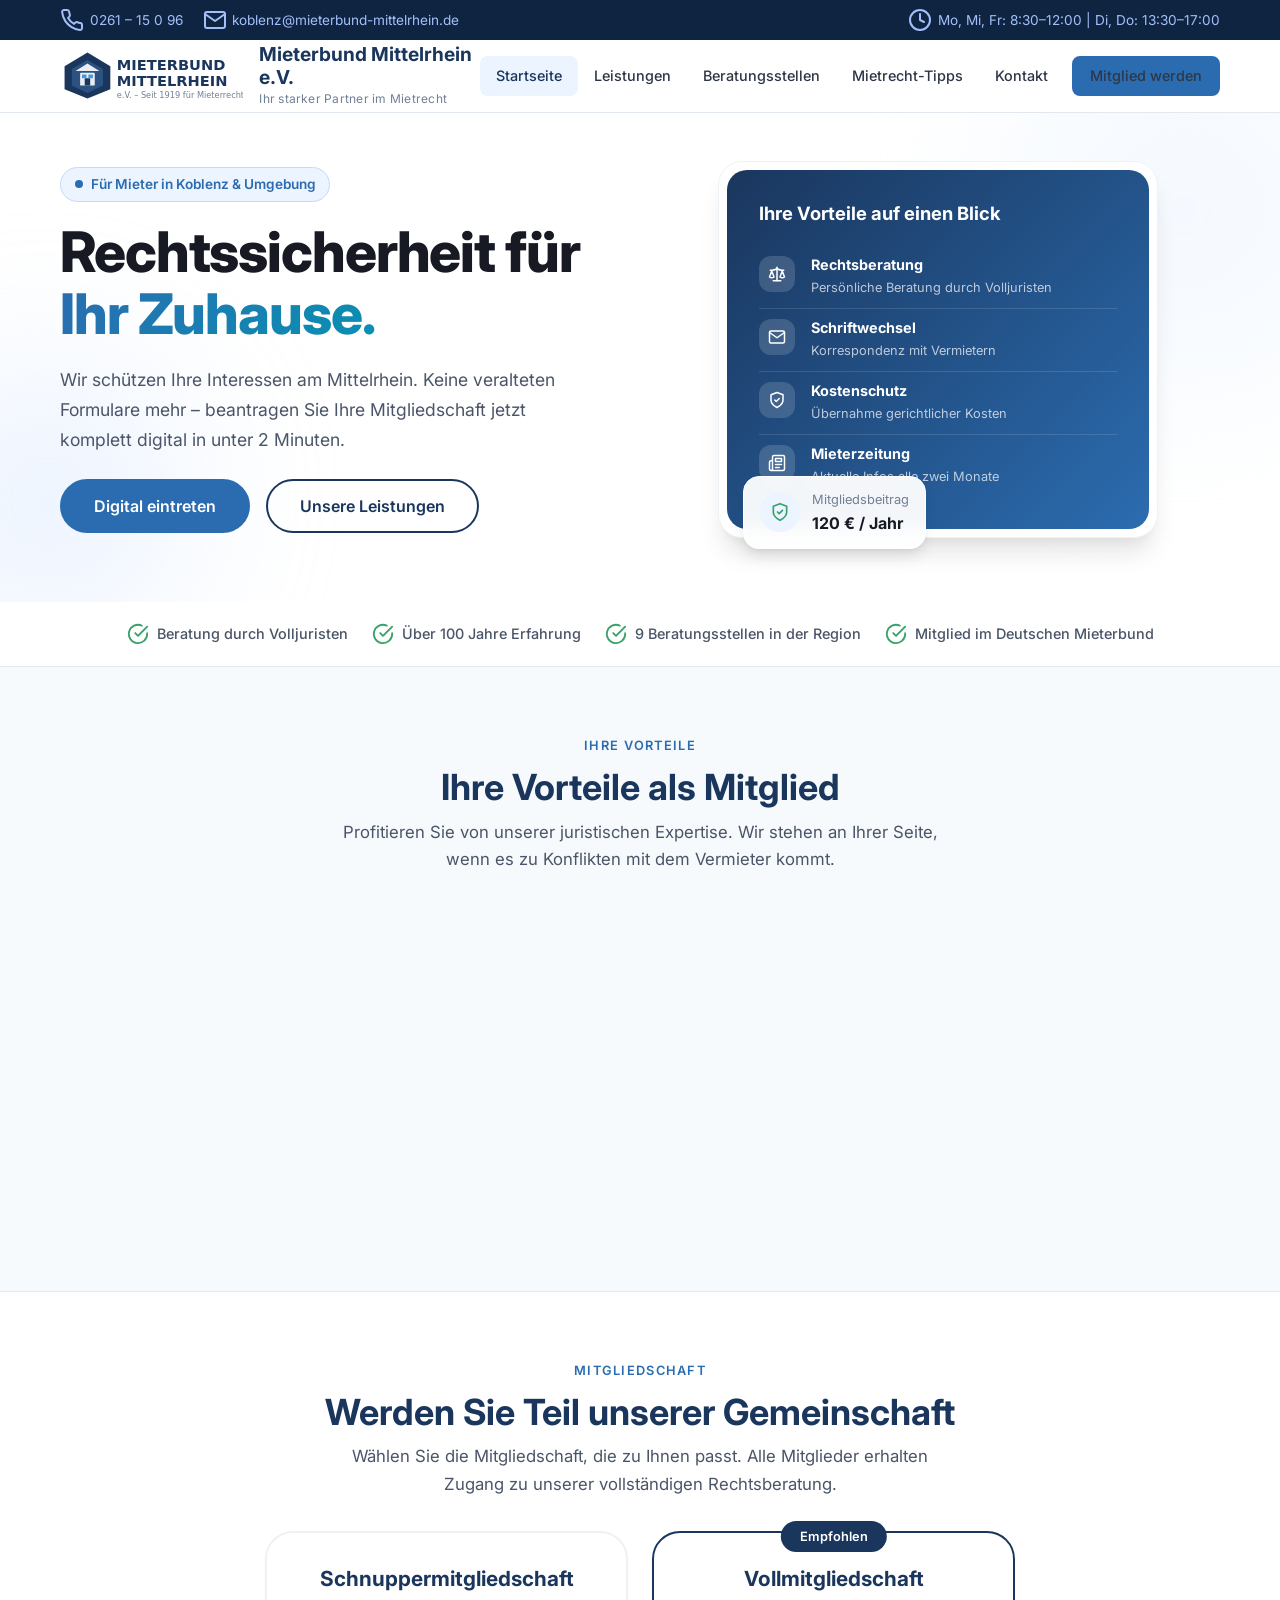
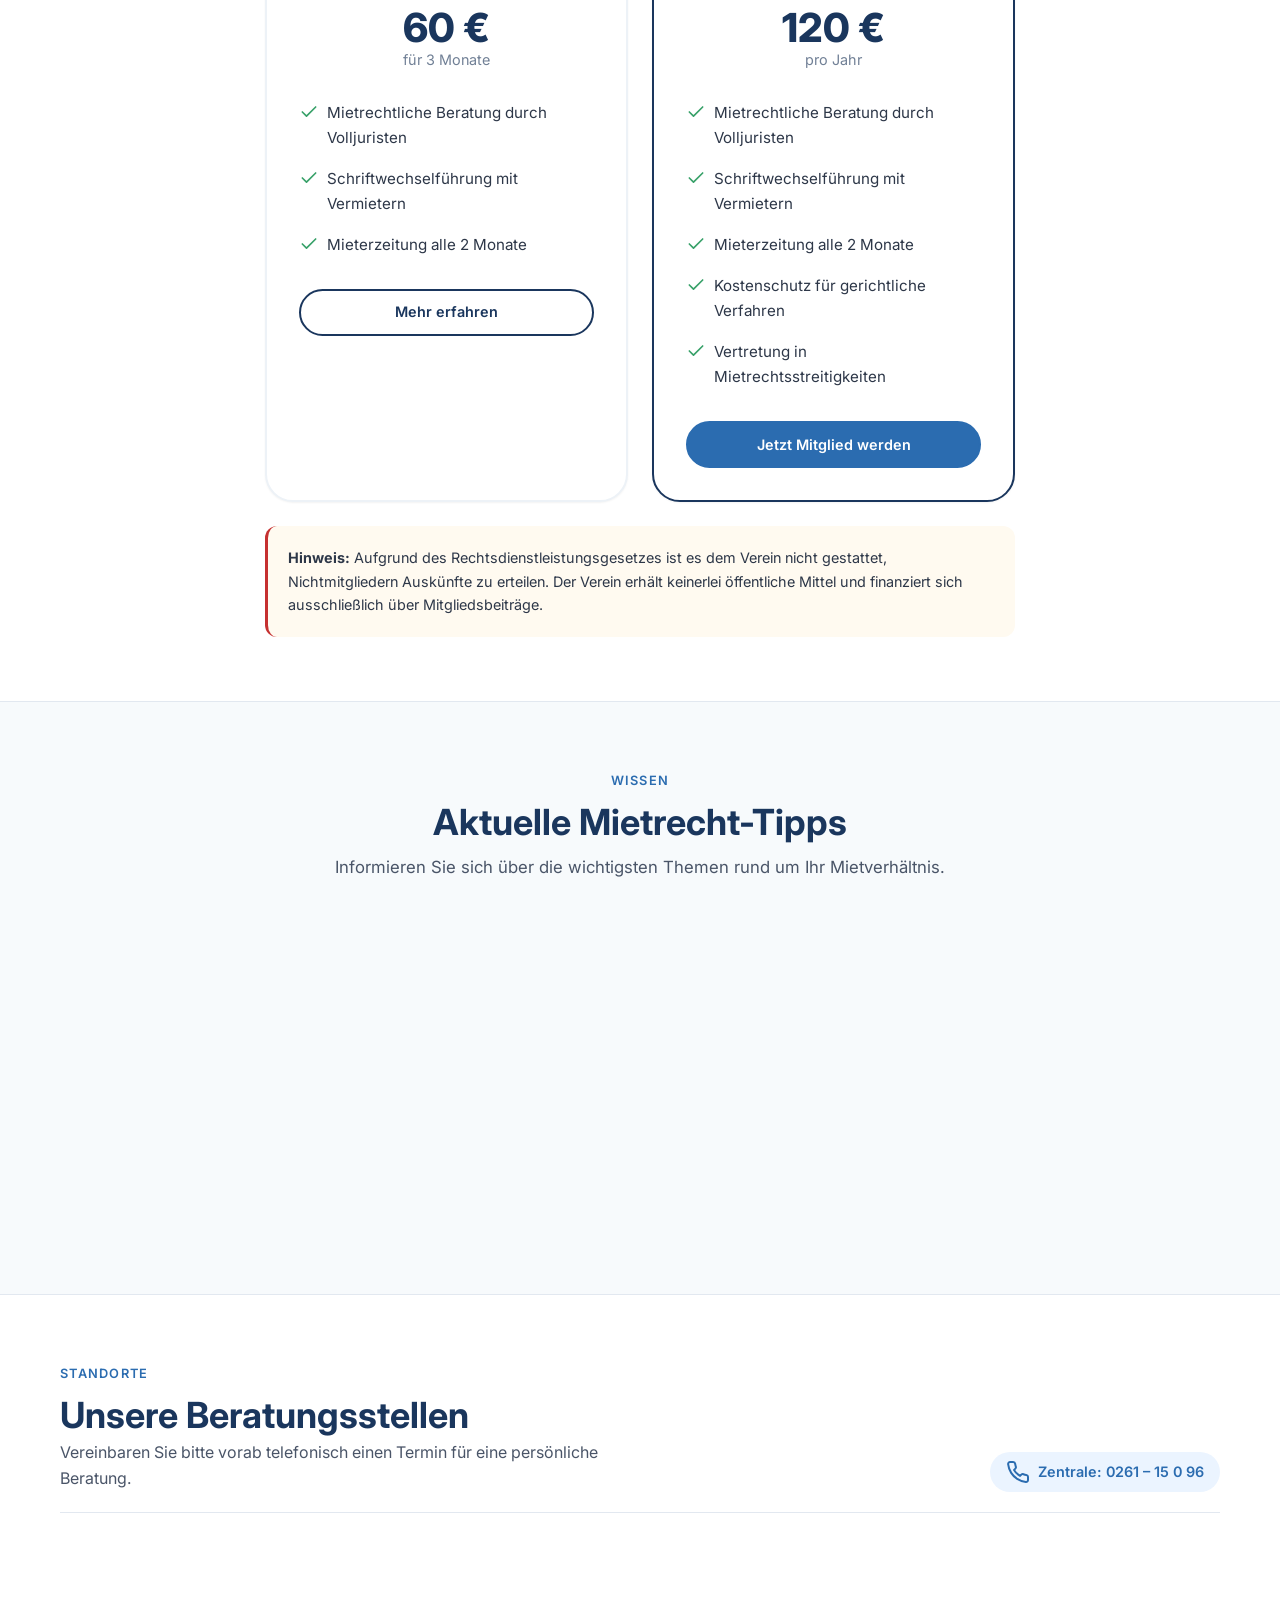
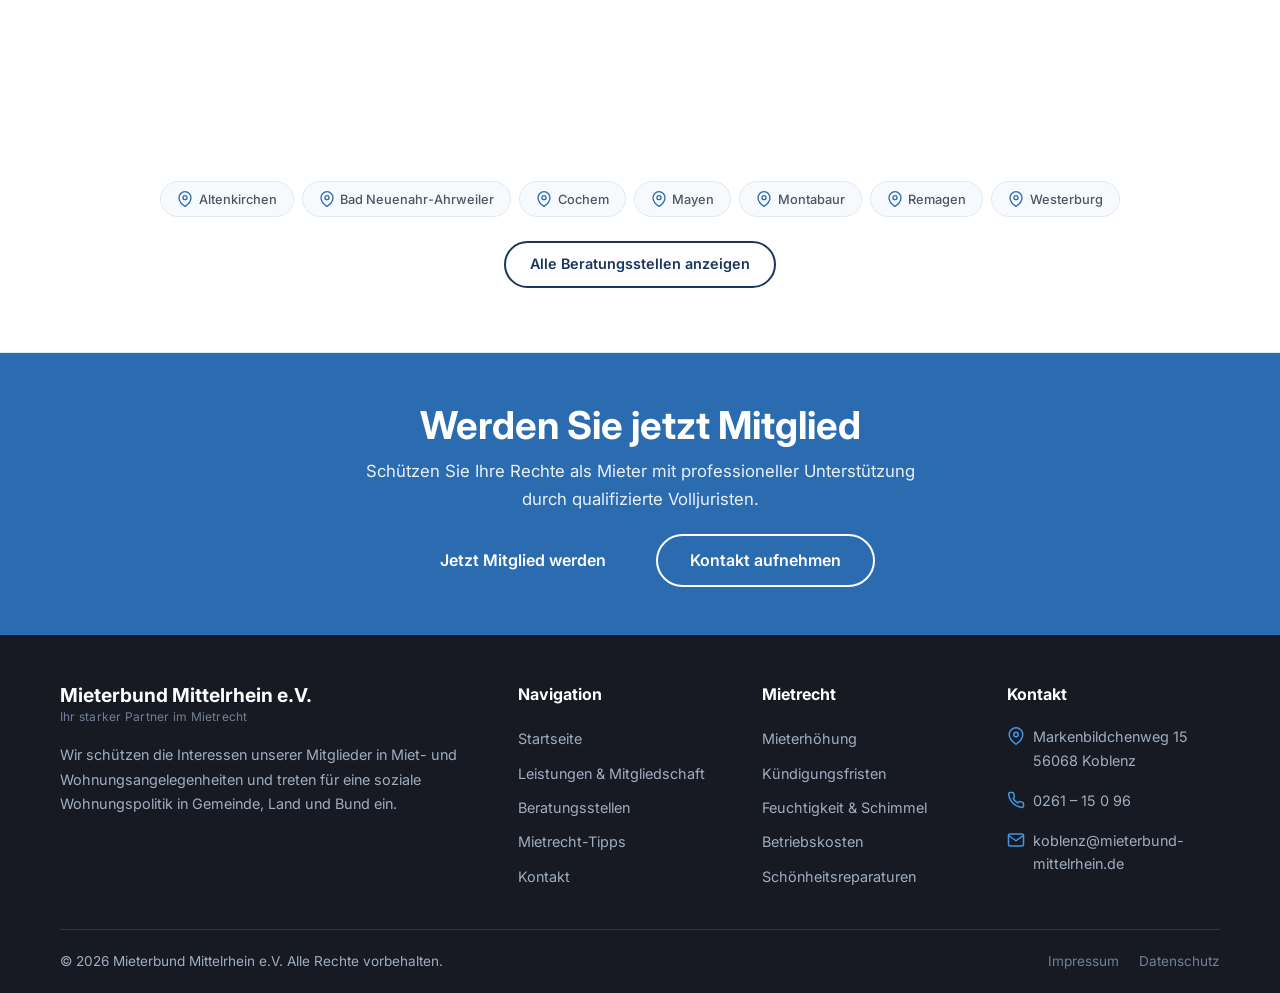
==== commit 9256a0d6: "refactor: Tighten spacing and adopt Gemini-style clean aesthetics - Reduce all section padding (6rem" ====
--- a/index.html
+++ b/index.html
@@ -20,42 +20,55 @@
   <section class="hero">
     <div class="container hero-inner">
       <div class="hero-content">
-        <h1>Ihr Recht als Mieter – professionell geschützt</h1>
-        <p>Der Mieterbund Mittelrhein e.V. steht seit Jahrzehnten für kompetente mietrechtliche Beratung durch qualifizierte Volljuristen. Wir setzen uns für Ihre Interessen ein – in Koblenz und der gesamten Region Mittelrhein.</p>
+        <div class="hero-badge">
+          <span class="hero-badge-dot"></span>
+          Für Mieter in Koblenz & Umgebung
+        </div>
+        <h1>Rechtssicherheit für <span class="text-gradient">Ihr Zuhause.</span></h1>
+        <p>Wir schützen Ihre Interessen am Mittelrhein. Keine veralteten Formulare mehr – beantragen Sie Ihre Mitgliedschaft jetzt komplett digital in unter 2 Minuten.</p>
         <div class="hero-actions">
-          <a href="pages/mitgliedschaft.html#beitritt" class="btn btn-primary btn-lg">Mitglied werden</a>
-          <a href="pages/kontakt.html" class="btn btn-secondary btn-lg">Beratungstermin vereinbaren</a>
+          <a href="pages/mitgliedschaft.html#beitritt" class="btn btn-primary btn-lg">Digital eintreten</a>
+          <a href="#leistungen" class="btn btn-outline btn-lg">Unsere Leistungen</a>
         </div>
       </div>
       <div class="hero-visual">
         <div class="hero-card">
-          <h3>Unsere Leistungen</h3>
-          <div class="hero-card-item">
-            <div class="hero-card-icon" id="hero-icon-1"></div>
-            <div class="hero-card-text">
-              <h4>Rechtsberatung</h4>
-              <p>Persönliche Beratung durch Volljuristen</p>
-            </div>
-          </div>
-          <div class="hero-card-item">
-            <div class="hero-card-icon" id="hero-icon-2"></div>
-            <div class="hero-card-text">
-              <h4>Schriftwechsel</h4>
-              <p>Korrespondenz mit Vermietern</p>
-            </div>
-          </div>
-          <div class="hero-card-item">
-            <div class="hero-card-icon" id="hero-icon-3"></div>
-            <div class="hero-card-text">
-              <h4>Kostenschutz</h4>
-              <p>Übernahme gerichtlicher Kosten</p>
-            </div>
-          </div>
-          <div class="hero-card-item">
-            <div class="hero-card-icon" id="hero-icon-4"></div>
-            <div class="hero-card-text">
-              <h4>Mieterzeitung</h4>
-              <p>Aktuelle Infos alle zwei Monate</p>
+          <div class="hero-card-visual">
+            <h3>Ihre Vorteile auf einen Blick</h3>
+            <div class="hero-card-item">
+              <div class="hero-card-icon" id="hero-icon-1"></div>
+              <div class="hero-card-text">
+                <h4>Rechtsberatung</h4>
+                <p>Persönliche Beratung durch Volljuristen</p>
+              </div>
+            </div>
+            <div class="hero-card-item">
+              <div class="hero-card-icon" id="hero-icon-2"></div>
+              <div class="hero-card-text">
+                <h4>Schriftwechsel</h4>
+                <p>Korrespondenz mit Vermietern</p>
+              </div>
+            </div>
+            <div class="hero-card-item">
+              <div class="hero-card-icon" id="hero-icon-3"></div>
+              <div class="hero-card-text">
+                <h4>Kostenschutz</h4>
+                <p>Übernahme gerichtlicher Kosten</p>
+              </div>
+            </div>
+            <div class="hero-card-item">
+              <div class="hero-card-icon" id="hero-icon-4"></div>
+              <div class="hero-card-text">
+                <h4>Mieterzeitung</h4>
+                <p>Aktuelle Infos alle zwei Monate</p>
+              </div>
+            </div>
+          </div>
+          <div class="hero-card-badge">
+            <div class="hero-card-badge-icon" id="hero-badge-icon"></div>
+            <div class="hero-card-badge-text">
+              Mitgliedsbeitrag
+              <strong>120 € / Jahr</strong>
             </div>
           </div>
         </div>
@@ -72,12 +85,12 @@
   </section>
 
   <!-- Services Section -->
-  <section class="section">
+  <section class="section" id="leistungen">
     <div class="container">
       <div class="section-header">
-        <span class="section-label">Was wir für Sie tun</span>
-        <h2>Umfassender Schutz für Ihre Mieterrechte</h2>
-        <p>Als Mitglied des Mieterbundes Mittelrhein profitieren Sie von professioneller Unterstützung in allen Fragen des Mietrechts.</p>
+        <span class="section-label">Ihre Vorteile</span>
+        <h2>Ihre Vorteile als Mitglied</h2>
+        <p>Profitieren Sie von unserer juristischen Expertise. Wir stehen an Ihrer Seite, wenn es zu Konflikten mit dem Vermieter kommt.</p>
       </div>
       <div class="services-grid" id="services-grid">
       </div>
@@ -130,17 +143,20 @@
   </section>
 
   <!-- Beratungsstellen Preview -->
-  <section class="section section-dark">
-    <div class="container">
-      <div class="section-header">
-        <span class="section-label">Standorte</span>
-        <h2>Beratung in Ihrer Nähe</h2>
-        <p>Neben unseren Geschäftsstellen in Koblenz und Neuwied beraten wir Sie auch in zahlreichen Außenstellen der Region.</p>
-      </div>
-      <div class="aussenstellen-grid" id="aussenstellen-grid">
-      </div>
-      <div style="text-align: center; margin-top: var(--space-2xl);">
-        <a href="pages/beratungsstellen.html" class="btn btn-secondary btn-lg">Alle Beratungsstellen anzeigen</a>
+  <section class="section section-alt" id="standorte">
+    <div class="container">
+      <div style="display: flex; flex-wrap: wrap; justify-content: space-between; align-items: flex-end; margin-bottom: var(--space-2xl); padding-bottom: var(--space-lg); border-bottom: 1px solid var(--gray-200);">
+        <div style="max-width: 540px;">
+          <span class="section-label">Standorte</span>
+          <h2>Unsere Beratungsstellen</h2>
+          <p style="color: var(--gray-600); margin-bottom: 0;">Vereinbaren Sie bitte vorab telefonisch einen Termin für eine persönliche Beratung.</p>
+        </div>
+        <div style="display: flex; align-items: center; gap: 0.5rem; background: var(--primary-50); padding: 0.5rem 1rem; border-radius: var(--radius-full); color: var(--accent); font-weight: 600; font-size: 0.9rem; margin-top: var(--space-md);" id="standorte-phone-badge"></div>
+      </div>
+      <div class="locations-grid" id="standorte-grid"></div>
+      <div class="aussenstellen-grid" id="aussenstellen-grid" style="margin-top: var(--space-xl);"></div>
+      <div style="text-align: center; margin-top: var(--space-xl);">
+        <a href="pages/beratungsstellen.html" class="btn btn-outline">Alle Beratungsstellen anzeigen</a>
       </div>
     </div>
   </section>
@@ -161,6 +177,7 @@
       document.getElementById('hero-icon-2').innerHTML = Icons.mail;
       document.getElementById('hero-icon-3').innerHTML = Icons.shield;
       document.getElementById('hero-icon-4').innerHTML = Icons.newspaper;
+      document.getElementById('hero-badge-icon').innerHTML = Icons.shield;
 
       // Trust items
       document.getElementById('trust-items').innerHTML = `
@@ -174,23 +191,23 @@
       document.getElementById('services-grid').innerHTML = `
         <div class="service-card animate-in">
           <div class="service-icon">${Icons.scales}</div>
-          <h3>Mietrechtliche Beratung</h3>
-          <p>Persönliche Beratung durch qualifizierte Volljuristen in allen Fragen des Mietrechts – von Mieterhöhungen bis Kündigungsschutz.</p>
+          <h3>Rechtsberatung</h3>
+          <p>Persönliche, telefonische oder E-Mail-Beratung durch unsere spezialisierten Juristen zu allen Fragen des Mietrechts (z.B. Kündigung, Mängel).</p>
         </div>
         <div class="service-card animate-in">
           <div class="service-icon">${Icons.mail}</div>
-          <h3>Schriftwechselführung</h3>
-          <p>Wir führen die gesamte Korrespondenz mit Vermietern und deren Rechtsanwälten für Sie – professionell und rechtssicher.</p>
+          <h3>Schriftwechsel</h3>
+          <p>Wir lassen Sie nicht allein: Wir übernehmen die komplette außergerichtliche Korrespondenz mit Ihrem Vermieter oder der Hausverwaltung.</p>
         </div>
         <div class="service-card animate-in">
           <div class="service-icon">${Icons.shield}</div>
-          <h3>Kostenschutz</h3>
-          <p>Im Rahmen unserer Satzung übernehmen wir die Kosten für gerichtliche Verfahren in mietrechtlichen Angelegenheiten.</p>
+          <h3>Prozesskostenhilfe</h3>
+          <p>Im Ernstfall abgesichert: Übernahme der Kosten für mietrechtliche Gerichtsverfahren gemäß unserer Satzung für Vollmitglieder.</p>
         </div>
         <div class="service-card animate-in">
           <div class="service-icon">${Icons.newspaper}</div>
           <h3>Mieterzeitung</h3>
-          <p>Alle zwei Monate erhalten Sie unsere Mieterzeitung mit interessanten Neuigkeiten und Informationen rund ums Mietrecht.</p>
+          <p>Bleiben Sie informiert: Alle zwei Monate erhalten Sie unsere Mieterzeitung mit aktuellen Urteilen und Neuigkeiten.</p>
         </div>
       `;
 
@@ -248,8 +265,35 @@
         </div>
       `;
 
-      // Außenstellen
-      const stellen = ['Koblenz', 'Neuwied', 'Altenkirchen', 'Bad Neuenahr-Ahrweiler', 'Cochem', 'Mayen', 'Montabaur', 'Remagen', 'Westerburg'];
+      // Standorte phone badge
+      document.getElementById('standorte-phone-badge').innerHTML = `${Icons.phone} Zentrale: 0261 – 15 0 96`;
+
+      // Standorte grid (main locations)
+      document.getElementById('standorte-grid').innerHTML = `
+        <div class="location-card animate-in">
+          <h3>${Icons.mapPin} Koblenz (Hauptgeschäftsstelle)</h3>
+          <div class="location-info">
+            <p style="color: var(--gray-600); margin-bottom: 0.75rem;">Markenbildchenweg 15<br>56068 Koblenz</p>
+            <div style="font-size: 0.85rem; color: var(--gray-500);">
+              <p style="margin-bottom: 0.25rem;"><strong style="color: var(--gray-700);">Mo, Mi, Fr:</strong> 08:30 – 12:00 Uhr</p>
+              <p style="margin-bottom: 0;"><strong style="color: var(--gray-700);">Di, Do:</strong> 13:30 – 17:00 Uhr</p>
+            </div>
+          </div>
+        </div>
+        <div class="location-card animate-in">
+          <h3>${Icons.mapPin} Neuwied</h3>
+          <div class="location-info">
+            <p style="color: var(--gray-600); margin-bottom: 0.75rem;">Hermannstraße 32<br>56564 Neuwied</p>
+            <div style="font-size: 0.85rem; color: var(--gray-500);">
+              <p style="margin-bottom: 0.25rem;"><strong style="color: var(--gray-700);">Tel:</strong> 02631 – 24 54 7</p>
+              <p style="margin-bottom: 0; font-style: italic; font-size: 0.8rem;">Termine nach Vereinbarung über Koblenz</p>
+            </div>
+          </div>
+        </div>
+      `;
+
+      // Außenstellen (smaller tags)
+      const stellen = ['Altenkirchen', 'Bad Neuenahr-Ahrweiler', 'Cochem', 'Mayen', 'Montabaur', 'Remagen', 'Westerburg'];
       document.getElementById('aussenstellen-grid').innerHTML = stellen.map(s =>
         `<span class="aussenstelle-tag">${Icons.mapPin} ${s}</span>`
       ).join('');
--- a/css/style.css
+++ b/css/style.css
@@ -47,22 +47,23 @@
   --font-heading: 'Inter', 'Segoe UI', system-ui, -apple-system, sans-serif;
   --font-body: 'Inter', 'Segoe UI', system-ui, -apple-system, sans-serif;
 
-  /* Spacing */
+  /* Spacing – tighter, Gemini-style */
   --space-xs: 0.25rem;
   --space-sm: 0.5rem;
   --space-md: 1rem;
-  --space-lg: 1.5rem;
-  --space-xl: 2rem;
-  --space-2xl: 3rem;
-  --space-3xl: 4rem;
-  --space-4xl: 6rem;
-
-  /* Border radius */
-  --radius-sm: 0.375rem;
-  --radius-md: 0.5rem;
-  --radius-lg: 0.75rem;
-  --radius-xl: 1rem;
+  --space-lg: 1.25rem;
+  --space-xl: 1.5rem;
+  --space-2xl: 2rem;
+  --space-3xl: 3rem;
+  --space-4xl: 4rem;
+
+  /* Border radius – softer, Gemini-style */
+  --radius-sm: 0.5rem;
+  --radius-md: 0.75rem;
+  --radius-lg: 1rem;
+  --radius-xl: 1.25rem;
   --radius-2xl: 1.5rem;
+  --radius-3xl: 1.75rem;
   --radius-full: 9999px;
 
   /* Shadows */
@@ -99,8 +100,8 @@
 body {
   font-family: var(--font-body);
   color: var(--gray-800);
-  background-color: var(--white);
-  line-height: 1.7;
+  background-color: var(--gray-50);
+  line-height: 1.65;
   -webkit-font-smoothing: antialiased;
   -moz-osx-font-smoothing: grayscale;
 }
@@ -158,7 +159,9 @@
 }
 
 .section-alt {
-  background-color: var(--gray-50);
+  background-color: var(--white);
+  border-top: 1px solid var(--gray-200);
+  border-bottom: 1px solid var(--gray-200);
 }
 
 .section-dark {
@@ -189,14 +192,14 @@
 
 .section-header {
   text-align: center;
-  margin-bottom: var(--space-3xl);
+  margin-bottom: var(--space-2xl);
 }
 
 .section-header p {
-  max-width: 600px;
-  margin: var(--space-md) auto 0;
+  max-width: 640px;
+  margin: var(--space-sm) auto 0;
   color: var(--gray-600);
-  font-size: 1.1rem;
+  font-size: 1.05rem;
 }
 
 .section-label {
@@ -222,30 +225,30 @@
   display: inline-flex;
   align-items: center;
   gap: var(--space-sm);
-  padding: 0.75rem 1.75rem;
+  padding: 0.7rem 1.5rem;
   font-family: var(--font-body);
-  font-size: 0.95rem;
+  font-size: 0.9rem;
   font-weight: 600;
   border: 2px solid transparent;
-  border-radius: var(--radius-md);
+  border-radius: var(--radius-full);
   cursor: pointer;
-  transition: all var(--transition-normal);
+  transition: all 300ms cubic-bezier(0.4, 0, 0.2, 1);
   text-decoration: none;
   line-height: 1.4;
 }
 
 .btn-primary {
-  background-color: var(--secondary);
-  color: var(--white);
-  border-color: var(--secondary);
+  background-color: var(--accent);
+  color: var(--white);
+  border-color: var(--accent);
 }
 
 .btn-primary:hover {
-  background-color: var(--secondary-dark);
-  border-color: var(--secondary-dark);
+  background-color: var(--primary);
+  border-color: var(--primary);
   color: var(--white);
   transform: translateY(-1px);
-  box-shadow: var(--shadow-md);
+  box-shadow: var(--shadow-lg);
 }
 
 .btn-secondary {
@@ -285,8 +288,8 @@
 }
 
 .btn-lg {
-  padding: 1rem 2.25rem;
-  font-size: 1.05rem;
+  padding: 0.85rem 2rem;
+  font-size: 1rem;
 }
 
 .btn-sm {
@@ -338,8 +341,10 @@
 
 /* --- Header / Navigation --- */
 .header {
-  background-color: var(--white);
-  box-shadow: var(--shadow-md);
+  background: rgba(255, 255, 255, 0.92);
+  backdrop-filter: blur(12px);
+  -webkit-backdrop-filter: blur(12px);
+  border-bottom: 1px solid var(--gray-200);
   position: sticky;
   top: 0;
   z-index: 1000;
@@ -349,7 +354,7 @@
   display: flex;
   justify-content: space-between;
   align-items: center;
-  padding: 0.75rem 0;
+  height: 4.5rem;
 }
 
 .logo {
@@ -428,9 +433,9 @@
 
 /* --- Hero Section --- */
 .hero {
-  background: linear-gradient(135deg, var(--primary) 0%, var(--primary-light) 50%, var(--accent) 100%);
-  color: var(--white);
-  padding: var(--space-4xl) 0;
+  background: var(--white);
+  color: var(--gray-800);
+  padding: var(--space-3xl) 0 var(--space-4xl);
   position: relative;
   overflow: hidden;
 }
@@ -438,37 +443,93 @@
 .hero::before {
   content: '';
   position: absolute;
-  top: 0;
-  left: 0;
-  right: 0;
-  bottom: 0;
-  background: url("data:image/svg+xml,%3Csvg width='60' height='60' viewBox='0 0 60 60' xmlns='http://www.w3.org/2000/svg'%3E%3Cg fill='none' fill-rule='evenodd'%3E%3Cg fill='%23ffffff' fill-opacity='0.03'%3E%3Cpath d='M36 34v-4h-2v4h-4v2h4v4h2v-4h4v-2h-4zm0-30V0h-2v4h-4v2h4v4h2V6h4V4h-4zM6 34v-4H4v4H0v2h4v4h2v-4h4v-2H6zM6 4V0H4v4H0v2h4v4h2V6h4V4H6z'/%3E%3C/g%3E%3C/g%3E%3C/svg%3E");
+  top: -6rem;
+  right: -6rem;
+  width: 24rem;
+  height: 24rem;
+  background: var(--primary-50);
+  border-radius: 50%;
+  filter: blur(80px);
+  opacity: 0.5;
+  pointer-events: none;
+}
+
+.hero::after {
+  content: '';
+  position: absolute;
+  top: 50%;
+  left: -6rem;
+  width: 18rem;
+  height: 18rem;
+  background: var(--primary-100);
+  border-radius: 50%;
+  filter: blur(80px);
+  opacity: 0.3;
   pointer-events: none;
 }
 
 .hero-inner {
   display: grid;
   grid-template-columns: 1fr 1fr;
-  gap: var(--space-3xl);
+  gap: var(--space-2xl);
   align-items: center;
   position: relative;
+  z-index: 1;
 }
 
 .hero-content {
   z-index: 1;
 }
 
+.hero-badge {
+  display: inline-flex;
+  align-items: center;
+  gap: 0.5rem;
+  padding: 0.35rem 0.85rem;
+  border-radius: var(--radius-full);
+  background: var(--primary-50);
+  color: var(--accent);
+  font-size: 0.85rem;
+  font-weight: 600;
+  margin-bottom: var(--space-lg);
+  border: 1px solid var(--primary-100);
+}
+
+.hero-badge-dot {
+  width: 0.5rem;
+  height: 0.5rem;
+  border-radius: 50%;
+  background: var(--accent);
+  animation: pulse 2s infinite;
+}
+
+@keyframes pulse {
+  0%, 100% { opacity: 1; }
+  50% { opacity: 0.4; }
+}
+
 .hero h1 {
-  color: var(--white);
+  color: var(--gray-900);
   margin-bottom: var(--space-lg);
-  font-size: clamp(2.2rem, 4.5vw, 3.2rem);
+  font-size: clamp(2.2rem, 4.5vw, 3.5rem);
+  font-weight: 800;
+  letter-spacing: -0.02em;
+  line-height: 1.1;
+}
+
+.hero h1 .text-gradient {
+  background: linear-gradient(135deg, var(--accent), #0891b2);
+  -webkit-background-clip: text;
+  -webkit-text-fill-color: transparent;
+  background-clip: text;
 }
 
 .hero p {
-  font-size: 1.15rem;
-  color: rgba(255, 255, 255, 0.9);
+  font-size: 1.1rem;
+  color: var(--gray-600);
   margin-bottom: var(--space-xl);
-  line-height: 1.8;
+  line-height: 1.7;
+  max-width: 540px;
 }
 
 .hero-actions {
@@ -484,27 +545,35 @@
 }
 
 .hero-card {
-  background: rgba(255, 255, 255, 0.1);
-  backdrop-filter: blur(10px);
-  border: 1px solid rgba(255, 255, 255, 0.2);
+  background: var(--white);
+  border: 1px solid var(--gray-100);
+  border-radius: var(--radius-2xl);
+  padding: 0.5rem;
+  width: 100%;
+  max-width: 440px;
+  box-shadow: var(--shadow-xl);
+  position: relative;
+}
+
+.hero-card-visual {
+  background: linear-gradient(135deg, var(--primary) 0%, var(--accent) 100%);
   border-radius: var(--radius-xl);
   padding: var(--space-2xl);
-  width: 100%;
-  max-width: 400px;
+  color: var(--white);
 }
 
 .hero-card h3 {
   color: var(--white);
   margin-bottom: var(--space-lg);
-  font-size: 1.3rem;
+  font-size: 1.15rem;
 }
 
 .hero-card-item {
   display: flex;
   align-items: flex-start;
   gap: var(--space-md);
-  padding: var(--space-md) 0;
-  border-bottom: 1px solid rgba(255, 255, 255, 0.1);
+  padding: 0.6rem 0;
+  border-bottom: 1px solid rgba(255, 255, 255, 0.12);
 }
 
 .hero-card-item:last-child {
@@ -512,8 +581,8 @@
 }
 
 .hero-card-icon {
-  width: 40px;
-  height: 40px;
+  width: 36px;
+  height: 36px;
   background: rgba(255, 255, 255, 0.15);
   border-radius: var(--radius-md);
   display: flex;
@@ -523,34 +592,77 @@
 }
 
 .hero-card-icon svg {
-  width: 20px;
-  height: 20px;
+  width: 18px;
+  height: 18px;
   stroke: var(--white);
 }
 
 .hero-card-text h4 {
   color: var(--white);
-  font-size: 0.95rem;
-  margin-bottom: 0.2rem;
+  font-size: 0.9rem;
+  margin-bottom: 0.15rem;
 }
 
 .hero-card-text p {
-  color: rgba(255, 255, 255, 0.75);
-  font-size: 0.85rem;
+  color: rgba(255, 255, 255, 0.7);
+  font-size: 0.8rem;
   margin-bottom: 0;
+}
+
+/* Floating badge on hero card */
+.hero-card-badge {
+  position: absolute;
+  bottom: -0.75rem;
+  left: 1.5rem;
+  background: rgba(255, 255, 255, 0.95);
+  backdrop-filter: blur(8px);
+  padding: 0.75rem 1rem;
+  border-radius: var(--radius-lg);
+  box-shadow: var(--shadow-lg);
+  border: 1px solid var(--white);
+  display: flex;
+  align-items: center;
+  gap: 0.75rem;
+}
+
+.hero-card-badge-icon {
+  width: 2.5rem;
+  height: 2.5rem;
+  background: var(--primary-50);
+  border-radius: 50%;
+  display: flex;
+  align-items: center;
+  justify-content: center;
+}
+
+.hero-card-badge-icon svg {
+  width: 1.25rem;
+  height: 1.25rem;
+  stroke: var(--success-light);
+}
+
+.hero-card-badge-text {
+  font-size: 0.8rem;
+  color: var(--gray-500);
+}
+
+.hero-card-badge-text strong {
+  display: block;
+  font-size: 1rem;
+  color: var(--gray-900);
 }
 
 /* --- Trust Banner --- */
 .trust-banner {
   background: var(--white);
-  padding: var(--space-xl) 0;
+  padding: var(--space-lg) 0;
   border-bottom: 1px solid var(--gray-200);
 }
 
 .trust-items {
   display: flex;
   justify-content: center;
-  gap: var(--space-3xl);
+  gap: var(--space-xl);
   flex-wrap: wrap;
 }
 
@@ -579,41 +691,24 @@
 
 .service-card {
   background: var(--white);
-  border-radius: var(--radius-lg);
+  border-radius: var(--radius-3xl);
   padding: var(--space-2xl);
   box-shadow: var(--shadow-sm);
-  border: 1px solid var(--gray-200);
-  transition: all var(--transition-normal);
+  border: 1px solid var(--gray-100);
+  transition: all 300ms cubic-bezier(0.4, 0, 0.2, 1);
   position: relative;
-  overflow: hidden;
-}
-
-.service-card::before {
-  content: '';
-  position: absolute;
-  top: 0;
-  left: 0;
-  right: 0;
-  height: 3px;
-  background: linear-gradient(90deg, var(--primary), var(--accent));
-  transform: scaleX(0);
-  transition: transform var(--transition-normal);
 }
 
 .service-card:hover {
-  transform: translateY(-4px);
-  box-shadow: var(--shadow-lg);
-}
-
-.service-card:hover::before {
-  transform: scaleX(1);
+  transform: translateY(-2px);
+  box-shadow: var(--shadow-xl);
 }
 
 .service-icon {
-  width: 56px;
-  height: 56px;
+  width: 3.25rem;
+  height: 3.25rem;
   background: var(--primary-50);
-  border-radius: var(--radius-lg);
+  border-radius: var(--radius-xl);
   display: flex;
   align-items: center;
   justify-content: center;
@@ -648,12 +743,12 @@
 
 .membership-card {
   background: var(--white);
-  border-radius: var(--radius-xl);
+  border-radius: var(--radius-3xl);
   padding: var(--space-2xl);
-  box-shadow: var(--shadow-md);
-  border: 2px solid var(--gray-200);
+  box-shadow: var(--shadow-sm);
+  border: 2px solid var(--gray-100);
   text-align: center;
-  transition: all var(--transition-normal);
+  transition: all 300ms cubic-bezier(0.4, 0, 0.2, 1);
   position: relative;
 }
 
@@ -741,11 +836,10 @@
 }
 
 .location-card {
-  background: var(--white);
-  border-radius: var(--radius-lg);
-  padding: var(--space-2xl);
-  box-shadow: var(--shadow-sm);
-  border: 1px solid var(--gray-200);
+  background: var(--gray-50);
+  border-radius: var(--radius-2xl);
+  padding: var(--space-xl);
+  border: 1px solid var(--gray-100);
 }
 
 .location-card.main-location {
@@ -796,21 +890,20 @@
 .aussenstellen-grid {
   display: flex;
   flex-wrap: wrap;
-  gap: var(--space-md);
+  gap: 0.5rem;
   justify-content: center;
-  margin-top: var(--space-xl);
 }
 
 .aussenstelle-tag {
   display: inline-flex;
   align-items: center;
-  gap: var(--space-sm);
-  background: var(--white);
+  gap: 0.35rem;
+  background: var(--gray-50);
   border: 1px solid var(--gray-200);
   border-radius: var(--radius-full);
-  padding: 0.5rem 1.25rem;
-  font-size: 0.9rem;
-  color: var(--gray-700);
+  padding: 0.4rem 1rem;
+  font-size: 0.8rem;
+  color: var(--gray-600);
   font-weight: 500;
   transition: all var(--transition-fast);
 }
@@ -836,16 +929,16 @@
 
 .article-card {
   background: var(--white);
-  border-radius: var(--radius-lg);
+  border-radius: var(--radius-3xl);
   overflow: hidden;
   box-shadow: var(--shadow-sm);
-  border: 1px solid var(--gray-200);
-  transition: all var(--transition-normal);
+  border: 1px solid var(--gray-100);
+  transition: all 300ms cubic-bezier(0.4, 0, 0.2, 1);
 }
 
 .article-card:hover {
-  transform: translateY(-4px);
-  box-shadow: var(--shadow-lg);
+  transform: translateY(-2px);
+  box-shadow: var(--shadow-xl);
 }
 
 .article-card-header {
@@ -903,15 +996,15 @@
 .contact-grid {
   display: grid;
   grid-template-columns: 1fr 1fr;
-  gap: var(--space-3xl);
+  gap: var(--space-2xl);
 }
 
 .contact-form-wrapper {
   background: var(--white);
-  border-radius: var(--radius-xl);
+  border-radius: var(--radius-3xl);
   padding: var(--space-2xl);
-  box-shadow: var(--shadow-md);
-  border: 1px solid var(--gray-200);
+  box-shadow: var(--shadow-xl);
+  border: 1px solid var(--gray-100);
 }
 
 .form-group {
@@ -930,13 +1023,13 @@
 .form-group textarea,
 .form-group select {
   width: 100%;
-  padding: 0.75rem 1rem;
+  padding: 0.7rem 1rem;
   font-family: var(--font-body);
   font-size: 0.95rem;
-  border: 2px solid var(--gray-200);
-  border-radius: var(--radius-md);
-  transition: border-color var(--transition-fast);
-  background: var(--white);
+  border: 1px solid var(--gray-200);
+  border-radius: var(--radius-lg);
+  transition: all var(--transition-fast);
+  background: var(--gray-50);
   color: var(--gray-800);
 }
 
@@ -945,7 +1038,8 @@
 .form-group select:focus {
   outline: none;
   border-color: var(--accent);
-  box-shadow: 0 0 0 3px rgba(43, 108, 176, 0.1);
+  background: var(--white);
+  box-shadow: 0 0 0 3px rgba(43, 108, 176, 0.12);
 }
 
 .form-group textarea {
@@ -961,13 +1055,13 @@
 
 .contact-info-card {
   background: var(--white);
-  border-radius: var(--radius-lg);
-  padding: var(--space-xl);
+  border-radius: var(--radius-2xl);
+  padding: var(--space-lg);
   box-shadow: var(--shadow-sm);
-  border: 1px solid var(--gray-200);
+  border: 1px solid var(--gray-100);
   display: flex;
   align-items: flex-start;
-  gap: var(--space-lg);
+  gap: var(--space-md);
 }
 
 .contact-info-icon {
@@ -1006,22 +1100,25 @@
 
 /* --- CTA Section --- */
 .cta-section {
-  background: linear-gradient(135deg, var(--primary) 0%, var(--accent) 100%);
-  padding: var(--space-4xl) 0;
+  background: var(--accent);
+  padding: var(--space-3xl) 0;
   text-align: center;
   color: var(--white);
+  position: relative;
+  overflow: hidden;
 }
 
 .cta-section h2 {
   color: var(--white);
-  margin-bottom: var(--space-md);
+  margin-bottom: var(--space-sm);
+  font-size: clamp(1.5rem, 3vw, 2.5rem);
 }
 
 .cta-section p {
   color: rgba(255, 255, 255, 0.9);
-  font-size: 1.1rem;
-  max-width: 600px;
-  margin: 0 auto var(--space-xl);
+  font-size: 1.05rem;
+  max-width: 560px;
+  margin: 0 auto var(--space-lg);
 }
 
 .cta-actions {
@@ -1035,14 +1132,15 @@
 .footer {
   background: var(--gray-900);
   color: var(--gray-400);
-  padding: var(--space-4xl) 0 0;
+  padding: var(--space-3xl) 0 0;
+  border-top: 1px solid var(--gray-800);
 }
 
 .footer-grid {
   display: grid;
   grid-template-columns: 2fr 1fr 1fr 1fr;
-  gap: var(--space-3xl);
-  margin-bottom: var(--space-3xl);
+  gap: var(--space-2xl);
+  margin-bottom: var(--space-2xl);
 }
 
 .footer-about .logo-name {
@@ -1126,7 +1224,7 @@
 /* --- Page Header (Subpages) --- */
 .page-header {
   background: linear-gradient(135deg, var(--primary) 0%, var(--primary-light) 100%);
-  padding: var(--space-3xl) 0;
+  padding: var(--space-2xl) 0;
   color: var(--white);
   text-align: center;
 }
@@ -1203,7 +1301,7 @@
 .content-sidebar {
   display: grid;
   grid-template-columns: 2fr 1fr;
-  gap: var(--space-3xl);
+  gap: var(--space-2xl);
 }
 
 .sidebar {
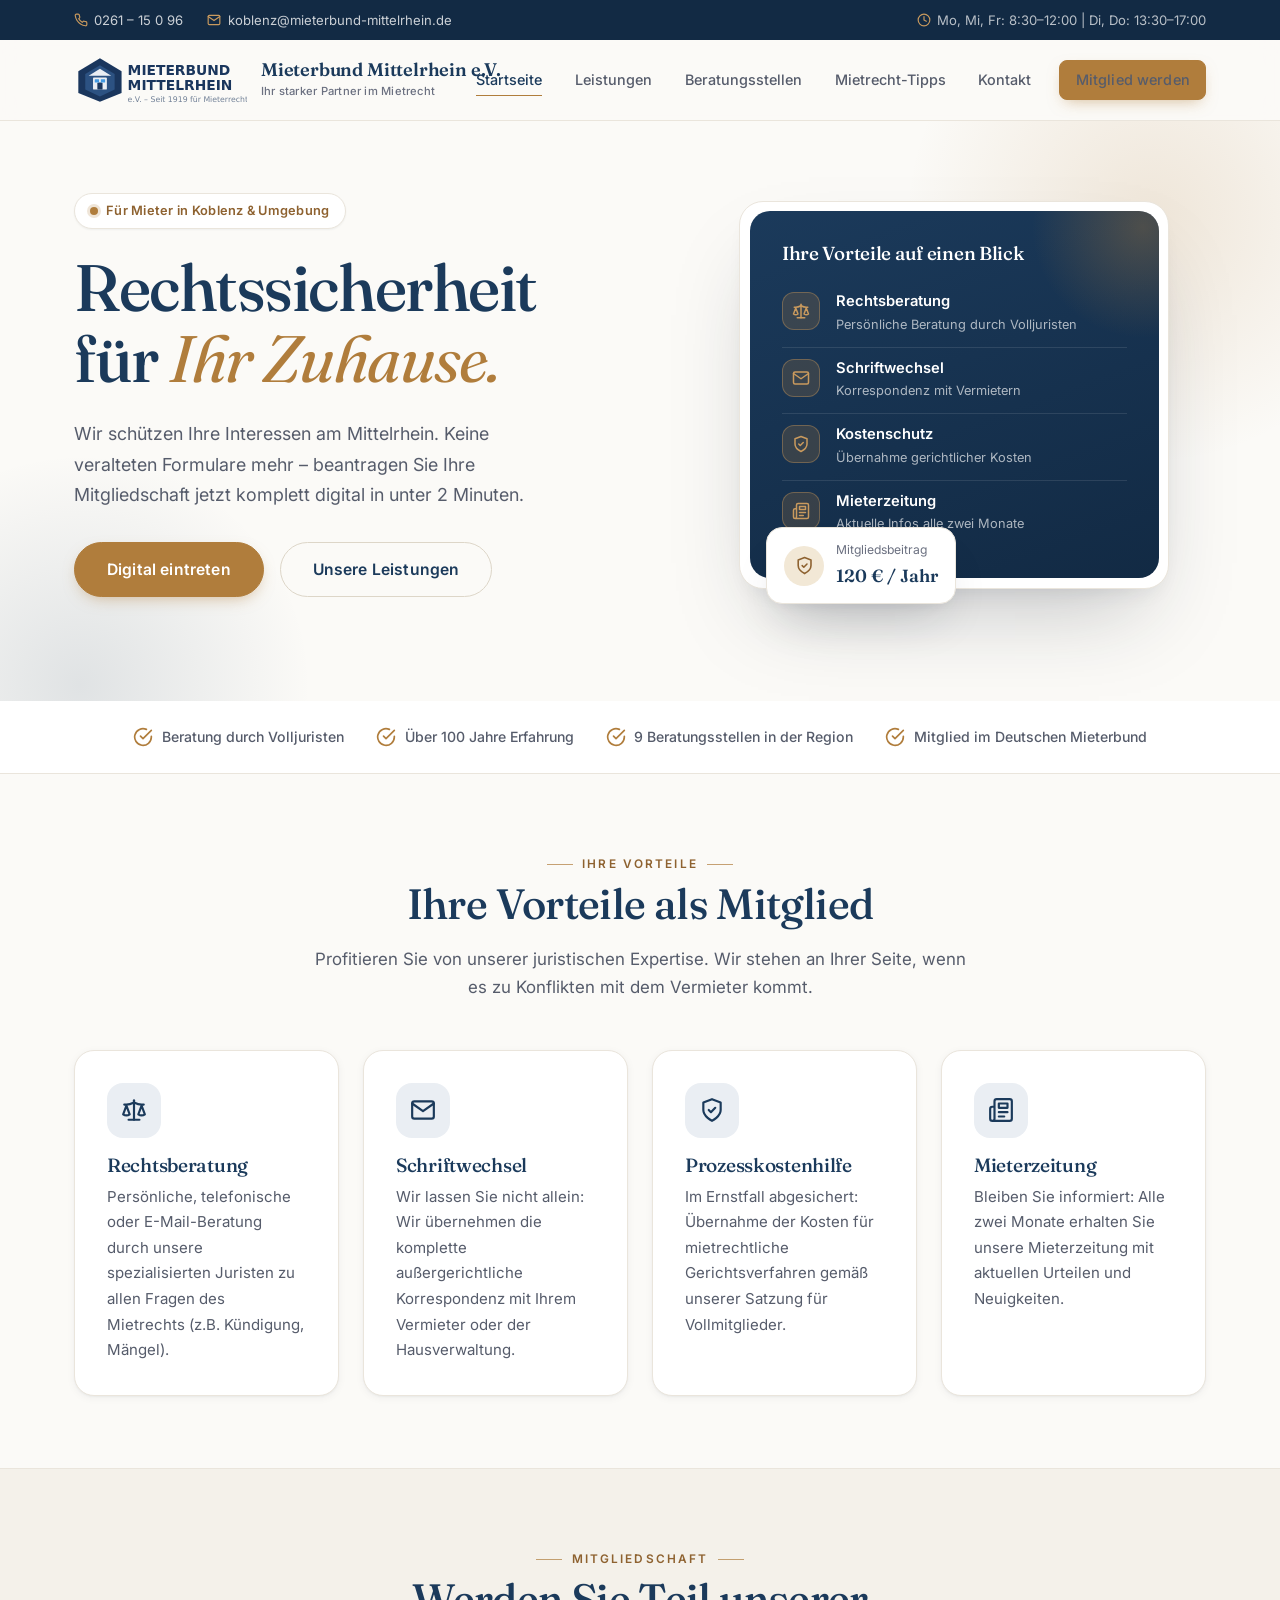
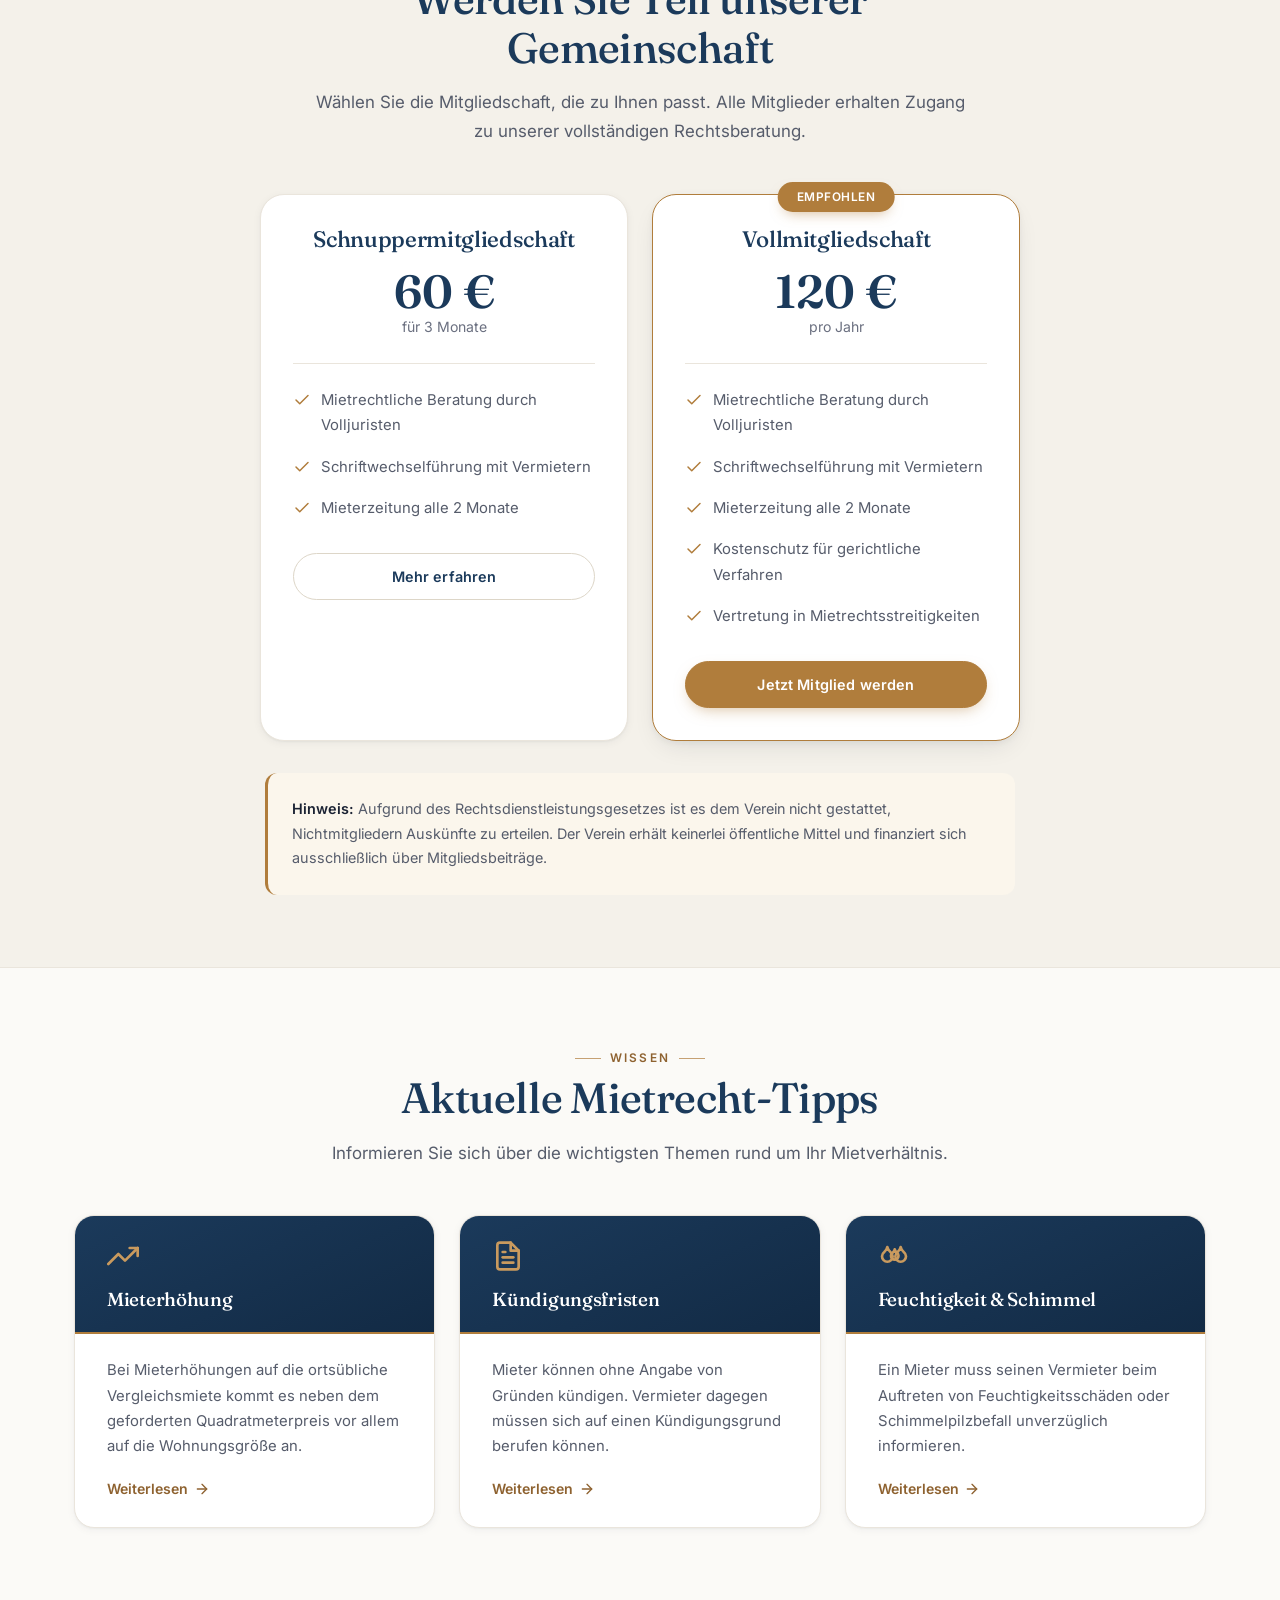
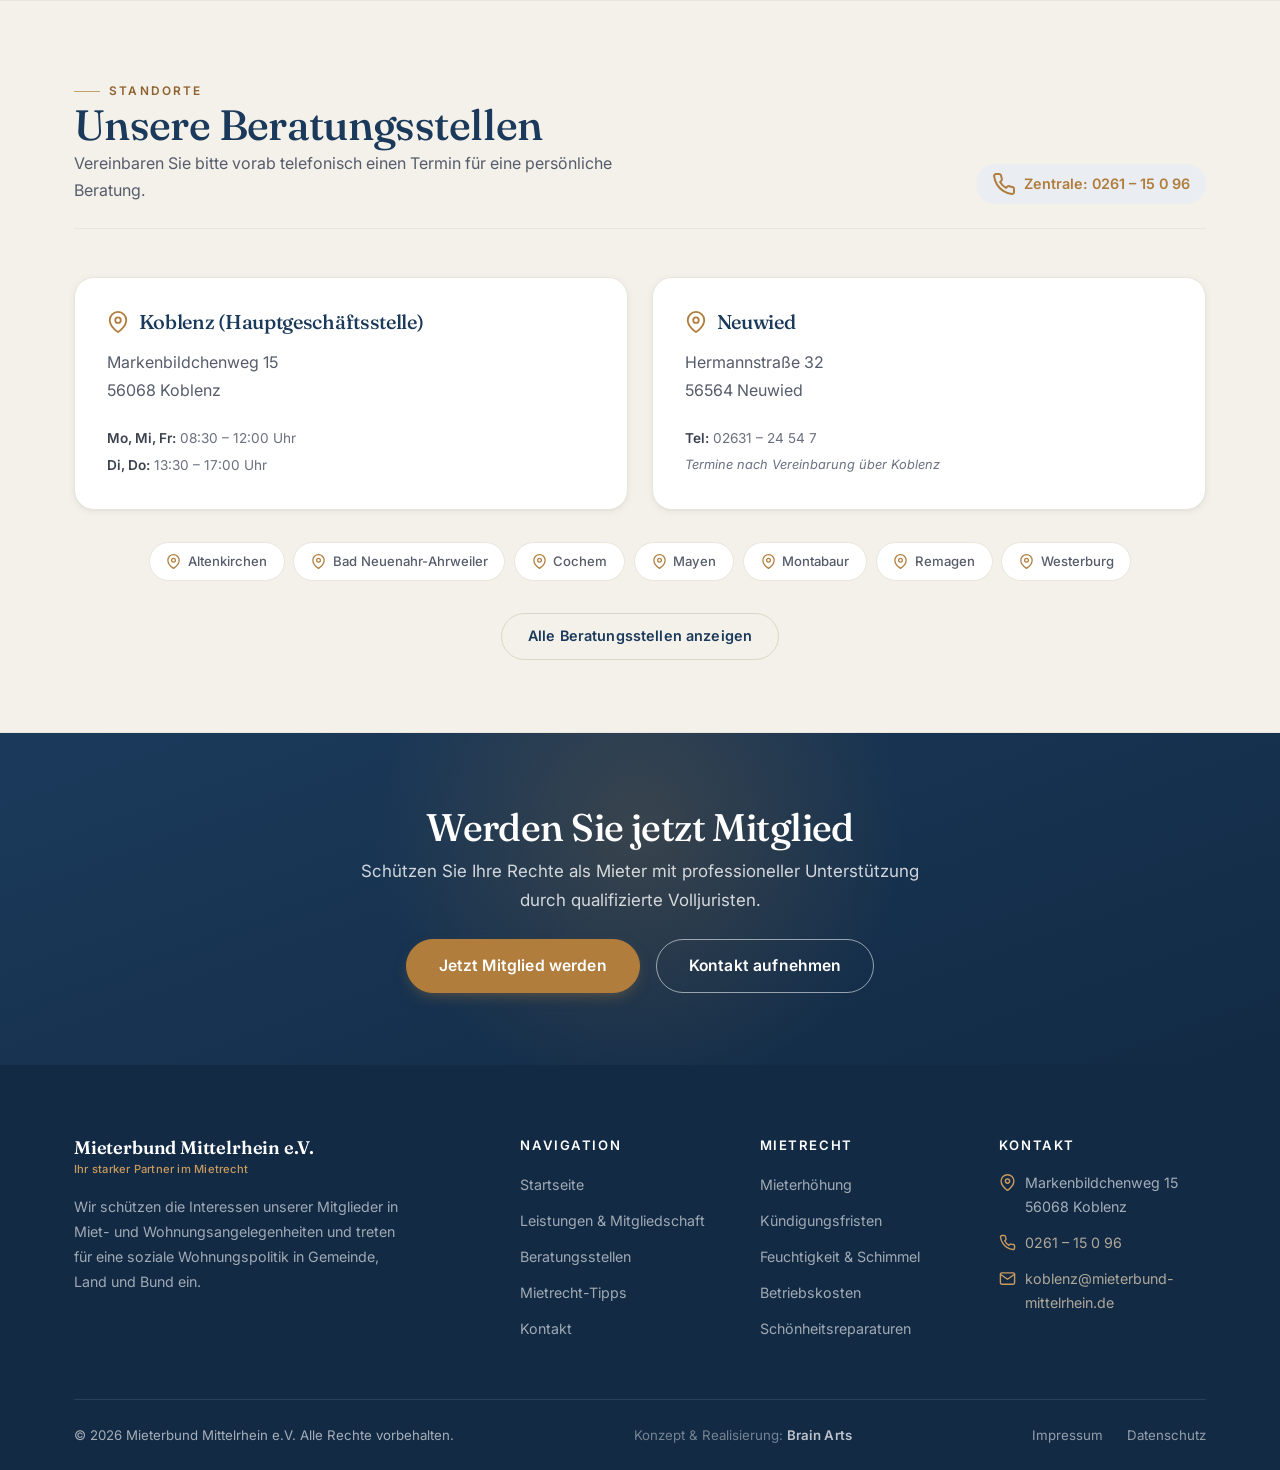
==== commit d91cff8c: "redesign: Light Editorial Premium overhaul der gesamten Website Vollständiger visueller Relaunch als" ====
--- a/index.html
+++ b/index.html
@@ -5,10 +5,17 @@
   <meta name="viewport" content="width=device-width, initial-scale=1.0">
   <meta name="description" content="Der Mieterbund Mittelrhein e.V. bietet mietrechtliche Beratung durch Volljuristen, Schriftwechselführung und Kostenschutz für Mieter in Koblenz und der Region Mittelrhein.">
   <meta name="keywords" content="Mieterbund, Mittelrhein, Koblenz, Mietrecht, Mieterberatung, Mieterschutz, Rechtsberatung">
+  <meta name="theme-color" content="#1b3a5b">
   <title>Mieterbund Mittelrhein e.V. – Ihr starker Partner im Mietrecht</title>
+  <meta property="og:type" content="website">
+  <meta property="og:locale" content="de_DE">
+  <meta property="og:site_name" content="Mieterbund Mittelrhein e.V.">
+  <meta property="og:title" content="Mieterbund Mittelrhein e.V. – Ihr starker Partner im Mietrecht">
+  <meta property="og:description" content="Mietrechtliche Beratung durch Volljuristen, Schriftwechselführung und Kostenschutz für Mieter in Koblenz und der Region Mittelrhein.">
+  <meta name="twitter:card" content="summary">
   <link rel="preconnect" href="https://fonts.googleapis.com">
   <link rel="preconnect" href="https://fonts.gstatic.com" crossorigin>
-  <link href="https://fonts.googleapis.com/css2?family=Inter:wght@400;500;600;700;800&display=swap" rel="stylesheet">
+  <link href="https://fonts.googleapis.com/css2?family=Fraunces:ital,opsz,wght@0,9..144,400;0,9..144,500;0,9..144,600;1,9..144,400&family=Inter:wght@400;500;600;700&display=swap" rel="stylesheet">
   <link rel="stylesheet" href="css/style.css">
   <link rel="icon" type="image/svg+xml" href="assets/images/logo.svg">
 </head>
@@ -147,7 +154,7 @@
     <div class="container">
       <div style="display: flex; flex-wrap: wrap; justify-content: space-between; align-items: flex-end; margin-bottom: var(--space-2xl); padding-bottom: var(--space-lg); border-bottom: 1px solid var(--gray-200);">
         <div style="max-width: 540px;">
-          <span class="section-label">Standorte</span>
+          <span class="section-label label-start">Standorte</span>
           <h2>Unsere Beratungsstellen</h2>
           <p style="color: var(--gray-600); margin-bottom: 0;">Vereinbaren Sie bitte vorab telefonisch einen Termin für eine persönliche Beratung.</p>
         </div>
--- a/css/style.css
+++ b/css/style.css
@@ -1,63 +1,86 @@
-/* ============================================
-   Mieterbund Mittelrhein e.V. – Modern Website
-   ============================================ */
-
-/* --- CSS Custom Properties --- */
+/* ============================================================
+   Mieterbund Mittelrhein e.V. — Light Editorial Premium
+   Konzept & Realisierung: Brain Arts
+   ============================================================ */
+
+/* --- Design Tokens --- */
 :root {
-  /* Primary: Deep Blue (Trust, Professionalism) */
-  --primary: #1a365d;
-  --primary-light: #2c5282;
-  --primary-dark: #0f2440;
-  --primary-50: #ebf4ff;
-  --primary-100: #c3dafe;
-  --primary-200: #a3bffa;
-
-  /* Secondary: Warm Red (Action, Importance) */
-  --secondary: #c53030;
-  --secondary-light: #e53e3e;
-  --secondary-dark: #9b2c2c;
-
-  /* Accent: Steel Blue (Complementary) */
-  --accent: #2b6cb0;
-  --accent-light: #4299e1;
-  --accent-dark: #1a4e8a;
-
-  /* Success Green */
-  --success: #276749;
-  --success-light: #38a169;
-
-  /* Neutrals */
+  /* Brand — Navy */
+  --navy: #1b3a5b;
+  --navy-light: #2c5378;
+  --navy-dark: #122a44;
+
+  /* Accent — Brass / Ocker */
+  --accent: #b07d3c;
+  --accent-light: #c99a5e;
+  --accent-dark: #8e6230;
+  --accent-soft: #f2e8d6;
+
+  /* Surfaces */
+  --paper: #fbfaf7;
+  --surface: #ffffff;
+  --surface-alt: #f4f1ea;
+
+  /* Ink */
+  --ink: #1a2233;
+  --ink-soft: #565c6b;
+  --ink-muted: #6b7080;
+
+  /* Lines */
+  --line: #eae5dc;
+  --line-strong: #ddd6c8;
+
+  /* Status */
+  --alert: #a23b36;
+  --success: #3b6b53;
+
+  /* ---- Legacy aliases (inline styles in HTML rely on these) ---- */
+  --primary: var(--navy);
+  --primary-light: var(--navy-light);
+  --primary-dark: var(--navy-dark);
+  --primary-50: #eaeef3;
+  --primary-100: #d6dee8;
+  --primary-200: #b0bfd0;
+
+  --secondary: var(--alert);
+  --secondary-light: #b8514b;
+  --secondary-dark: #88312d;
+
+  --accent-50: var(--accent-soft);
+
+  --success-light: #4f8c6e;
+
   --white: #ffffff;
-  --gray-50: #f7fafc;
-  --gray-100: #edf2f7;
-  --gray-200: #e2e8f0;
-  --gray-300: #cbd5e0;
-  --gray-400: #a0aec0;
-  --gray-500: #718096;
-  --gray-600: #4a5568;
-  --gray-700: #2d3748;
-  --gray-800: #1a202c;
-  --gray-900: #171923;
-
-  /* Warm tones */
-  --warm-50: #fffaf0;
-  --warm-100: #feebc8;
+  --gray-50: #fbfaf7;
+  --gray-100: #f4f1ea;
+  --gray-200: #eae5dc;
+  --gray-300: #d8d2c5;
+  --gray-400: #aea89a;
+  --gray-500: #6b7080;
+  --gray-600: #565c6b;
+  --gray-700: #3c414e;
+  --gray-800: #1a2233;
+  --gray-900: #141a28;
+
+  --warm-50: #fbf6ec;
+  --warm-100: #f0e3c8;
 
   /* Typography */
-  --font-heading: 'Inter', 'Segoe UI', system-ui, -apple-system, sans-serif;
+  --font-display: 'Fraunces', 'Georgia', 'Times New Roman', serif;
   --font-body: 'Inter', 'Segoe UI', system-ui, -apple-system, sans-serif;
-
-  /* Spacing – tighter, Gemini-style */
+  --font-heading: var(--font-display);
+
+  /* Spacing */
   --space-xs: 0.25rem;
   --space-sm: 0.5rem;
   --space-md: 1rem;
-  --space-lg: 1.25rem;
-  --space-xl: 1.5rem;
-  --space-2xl: 2rem;
-  --space-3xl: 3rem;
-  --space-4xl: 4rem;
-
-  /* Border radius – softer, Gemini-style */
+  --space-lg: 1.5rem;
+  --space-xl: 2rem;
+  --space-2xl: 3rem;
+  --space-3xl: 4.5rem;
+  --space-4xl: 6.5rem;
+
+  /* Radius */
   --radius-sm: 0.5rem;
   --radius-md: 0.75rem;
   --radius-lg: 1rem;
@@ -66,20 +89,21 @@
   --radius-3xl: 1.75rem;
   --radius-full: 9999px;
 
-  /* Shadows */
-  --shadow-sm: 0 1px 2px rgba(0, 0, 0, 0.05);
-  --shadow-md: 0 4px 6px -1px rgba(0, 0, 0, 0.1), 0 2px 4px -1px rgba(0, 0, 0, 0.06);
-  --shadow-lg: 0 10px 15px -3px rgba(0, 0, 0, 0.1), 0 4px 6px -2px rgba(0, 0, 0, 0.05);
-  --shadow-xl: 0 20px 25px -5px rgba(0, 0, 0, 0.1), 0 10px 10px -5px rgba(0, 0, 0, 0.04);
+  /* Layered soft shadows */
+  --shadow-xs: 0 1px 2px rgba(26, 34, 51, 0.05);
+  --shadow-sm: 0 2px 8px rgba(26, 34, 51, 0.05), 0 1px 2px rgba(26, 34, 51, 0.04);
+  --shadow-md: 0 10px 28px -10px rgba(26, 34, 51, 0.14), 0 2px 6px rgba(26, 34, 51, 0.05);
+  --shadow-lg: 0 26px 50px -18px rgba(26, 34, 51, 0.20), 0 8px 16px -10px rgba(26, 34, 51, 0.10);
+  --shadow-xl: 0 44px 84px -28px rgba(26, 34, 51, 0.26), 0 12px 24px -14px rgba(26, 34, 51, 0.12);
 
   /* Transitions */
-  --transition-fast: 150ms ease;
-  --transition-normal: 250ms ease;
-  --transition-slow: 350ms ease;
+  --transition-fast: 160ms cubic-bezier(0.4, 0, 0.2, 1);
+  --transition-normal: 280ms cubic-bezier(0.4, 0, 0.2, 1);
+  --transition-slow: 420ms cubic-bezier(0.4, 0, 0.2, 1);
 
   /* Container */
-  --container-max: 1200px;
-  --container-narrow: 800px;
+  --container-max: 1180px;
+  --container-narrow: 760px;
 }
 
 /* --- Reset & Base --- */
@@ -94,16 +118,18 @@
 html {
   font-size: 16px;
   scroll-behavior: smooth;
+  scroll-padding-top: 6rem;
   -webkit-text-size-adjust: 100%;
 }
 
 body {
   font-family: var(--font-body);
-  color: var(--gray-800);
-  background-color: var(--gray-50);
-  line-height: 1.65;
+  color: var(--ink);
+  background-color: var(--paper);
+  line-height: 1.7;
   -webkit-font-smoothing: antialiased;
   -moz-osx-font-smoothing: grayscale;
+  overflow-x: hidden;
 }
 
 img {
@@ -113,36 +139,77 @@
 }
 
 a {
-  color: var(--accent);
+  color: var(--navy-light);
   text-decoration: none;
   transition: color var(--transition-fast);
 }
 
 a:hover {
-  color: var(--primary);
-}
-
-ul, ol {
+  color: var(--accent-dark);
+}
+
+ul,
+ol {
   list-style: none;
 }
 
-h1, h2, h3, h4, h5, h6 {
-  font-family: var(--font-heading);
-  font-weight: 700;
-  line-height: 1.3;
-  color: var(--primary);
-}
-
-h1 { font-size: clamp(2rem, 4vw, 3rem); }
-h2 { font-size: clamp(1.5rem, 3vw, 2.25rem); }
-h3 { font-size: clamp(1.25rem, 2.5vw, 1.75rem); }
-h4 { font-size: 1.25rem; }
+/* --- Typography --- */
+h1,
+h2,
+h3 {
+  font-family: var(--font-display);
+  font-weight: 500;
+  line-height: 1.15;
+  letter-spacing: -0.015em;
+  color: var(--navy);
+}
+
+h4,
+h5,
+h6 {
+  font-family: var(--font-body);
+  font-weight: 600;
+  line-height: 1.35;
+  color: var(--navy);
+}
+
+h1 {
+  font-size: clamp(2.4rem, 5vw, 3.7rem);
+}
+
+h2 {
+  font-size: clamp(1.85rem, 3.4vw, 2.65rem);
+}
+
+h3 {
+  font-size: clamp(1.3rem, 2.3vw, 1.7rem);
+}
+
+h4 {
+  font-size: 1.15rem;
+}
 
 p {
   margin-bottom: var(--space-md);
 }
 
-/* --- Utility Classes --- */
+strong {
+  font-weight: 600;
+  color: var(--ink);
+}
+
+::selection {
+  background: var(--accent-soft);
+  color: var(--navy-dark);
+}
+
+:focus-visible {
+  outline: 2px solid var(--accent);
+  outline-offset: 3px;
+  border-radius: 4px;
+}
+
+/* --- Layout Utilities --- */
 .container {
   width: 100%;
   max-width: var(--container-max);
@@ -155,154 +222,176 @@
 }
 
 .section {
-  padding: var(--space-4xl) 0;
+  padding: var(--space-3xl) 0;
 }
 
 .section-alt {
-  background-color: var(--white);
-  border-top: 1px solid var(--gray-200);
-  border-bottom: 1px solid var(--gray-200);
+  background-color: var(--surface-alt);
+  border-top: 1px solid var(--line);
+  border-bottom: 1px solid var(--line);
 }
 
 .section-dark {
-  background-color: var(--primary);
-  color: var(--white);
+  background: linear-gradient(170deg, var(--navy) 0%, var(--navy-dark) 100%);
+  color: rgba(255, 255, 255, 0.82);
 }
 
 .section-dark h2,
 .section-dark h3 {
-  color: var(--white);
-}
-
-.text-center {
-  text-align: center;
-}
-
-.text-primary {
-  color: var(--primary);
-}
-
-.text-secondary {
-  color: var(--secondary);
-}
-
-.text-muted {
-  color: var(--gray-500);
-}
-
+  color: #ffffff;
+}
+
+.text-center { text-align: center; }
+.text-primary { color: var(--navy); }
+.text-secondary { color: var(--alert); }
+.text-muted { color: var(--ink-muted); }
+
+/* --- Section Header --- */
 .section-header {
   text-align: center;
-  margin-bottom: var(--space-2xl);
+  max-width: 660px;
+  margin: 0 auto var(--space-2xl);
+}
+
+.section-header h2 {
+  margin-top: 0.35rem;
 }
 
 .section-header p {
-  max-width: 640px;
-  margin: var(--space-sm) auto 0;
-  color: var(--gray-600);
-  font-size: 1.05rem;
+  margin: var(--space-md) auto 0;
+  color: var(--ink-soft);
+  font-size: 1.06rem;
 }
 
 .section-label {
-  display: inline-block;
-  font-size: 0.8rem;
+  display: inline-flex;
+  align-items: center;
+  gap: 0.6rem;
+  font-family: var(--font-body);
+  font-size: 0.74rem;
   font-weight: 600;
   text-transform: uppercase;
-  letter-spacing: 0.1em;
-  color: var(--accent);
-  margin-bottom: var(--space-sm);
-}
+  letter-spacing: 0.18em;
+  color: var(--accent-dark);
+}
+
+.section-label::before,
+.section-label::after {
+  content: '';
+  width: 1.6rem;
+  height: 1px;
+  background: var(--accent);
+  opacity: 0.7;
+}
+
+/* left-aligned label: drop the trailing rule */
+.section-label.label-start::after { display: none; }
 
 .section-dark .section-label {
-  color: var(--primary-200);
+  color: var(--accent-light);
 }
 
 .section-dark .section-header p {
-  color: var(--primary-100);
+  color: rgba(255, 255, 255, 0.78);
 }
 
 /* --- Buttons --- */
 .btn {
   display: inline-flex;
   align-items: center;
-  gap: var(--space-sm);
-  padding: 0.7rem 1.5rem;
+  justify-content: center;
+  gap: 0.55rem;
+  padding: 0.78rem 1.6rem;
   font-family: var(--font-body);
   font-size: 0.9rem;
   font-weight: 600;
-  border: 2px solid transparent;
+  letter-spacing: 0.01em;
+  border: 1px solid transparent;
   border-radius: var(--radius-full);
   cursor: pointer;
-  transition: all 300ms cubic-bezier(0.4, 0, 0.2, 1);
+  transition: all var(--transition-normal);
   text-decoration: none;
   line-height: 1.4;
+  white-space: nowrap;
+}
+
+.btn svg {
+  width: 18px;
+  height: 18px;
 }
 
 .btn-primary {
-  background-color: var(--accent);
-  color: var(--white);
+  background: var(--accent);
+  color: #fff;
   border-color: var(--accent);
+  box-shadow: 0 6px 16px -6px rgba(176, 125, 60, 0.55);
 }
 
 .btn-primary:hover {
-  background-color: var(--primary);
-  border-color: var(--primary);
-  color: var(--white);
-  transform: translateY(-1px);
-  box-shadow: var(--shadow-lg);
+  background: var(--accent-dark);
+  border-color: var(--accent-dark);
+  color: #fff;
+  transform: translateY(-2px);
+  box-shadow: 0 12px 26px -8px rgba(176, 125, 60, 0.55);
 }
 
 .btn-secondary {
-  background-color: transparent;
-  color: var(--white);
-  border-color: var(--white);
+  background: transparent;
+  color: #fff;
+  border-color: rgba(255, 255, 255, 0.55);
 }
 
 .btn-secondary:hover {
-  background-color: var(--white);
-  color: var(--primary);
+  background: #fff;
+  color: var(--navy);
+  border-color: #fff;
+  transform: translateY(-2px);
 }
 
 .btn-outline {
-  background-color: transparent;
-  color: var(--primary);
-  border-color: var(--primary);
+  background: transparent;
+  color: var(--navy);
+  border-color: var(--line-strong);
 }
 
 .btn-outline:hover {
-  background-color: var(--primary);
-  color: var(--white);
+  background: var(--navy);
+  color: #fff;
+  border-color: var(--navy);
+  transform: translateY(-2px);
+  box-shadow: var(--shadow-md);
 }
 
 .btn-accent {
-  background-color: var(--accent);
-  color: var(--white);
+  background: var(--accent);
+  color: #fff;
   border-color: var(--accent);
 }
 
 .btn-accent:hover {
-  background-color: var(--accent-dark);
+  background: var(--accent-dark);
   border-color: var(--accent-dark);
-  color: var(--white);
-  transform: translateY(-1px);
+  color: #fff;
+  transform: translateY(-2px);
   box-shadow: var(--shadow-md);
 }
 
 .btn-lg {
-  padding: 0.85rem 2rem;
-  font-size: 1rem;
+  padding: 0.95rem 2rem;
+  font-size: 0.98rem;
 }
 
 .btn-sm {
-  padding: 0.5rem 1.25rem;
-  font-size: 0.85rem;
+  padding: 0.55rem 1.25rem;
+  font-size: 0.84rem;
 }
 
 /* --- Top Bar --- */
 .top-bar {
-  background-color: var(--primary-dark);
-  color: var(--primary-200);
-  padding: 0.5rem 0;
-  font-size: 0.85rem;
+  background: var(--navy-dark);
+  color: rgba(255, 255, 255, 0.7);
+  padding: 0.55rem 0;
+  font-size: 0.82rem;
 }
 
 .top-bar-inner {
@@ -314,11 +403,11 @@
 }
 
 .top-bar a {
-  color: var(--primary-200);
+  color: rgba(255, 255, 255, 0.78);
 }
 
 .top-bar a:hover {
-  color: var(--white);
+  color: #fff;
 }
 
 .top-bar-contact {
@@ -327,47 +416,64 @@
   align-items: center;
 }
 
-.top-bar-contact span {
+.top-bar-contact span,
+.top-bar-hours {
   display: inline-flex;
   align-items: center;
-  gap: 0.35rem;
-}
-
-.top-bar-hours {
-  display: flex;
-  align-items: center;
-  gap: 0.35rem;
+  gap: 0.4rem;
+}
+
+.top-bar svg {
+  width: 14px;
+  height: 14px;
+  stroke: var(--accent-light);
 }
 
 /* --- Header / Navigation --- */
 .header {
-  background: rgba(255, 255, 255, 0.92);
-  backdrop-filter: blur(12px);
-  -webkit-backdrop-filter: blur(12px);
-  border-bottom: 1px solid var(--gray-200);
+  background: rgba(251, 250, 247, 0.85);
+  backdrop-filter: blur(14px) saturate(150%);
+  -webkit-backdrop-filter: blur(14px) saturate(150%);
+  border-bottom: 1px solid var(--line);
   position: sticky;
   top: 0;
   z-index: 1000;
+  transition: box-shadow var(--transition-normal), background var(--transition-normal);
+}
+
+.header.scrolled {
+  background: rgba(251, 250, 247, 0.96);
+  box-shadow: 0 8px 30px -16px rgba(26, 34, 51, 0.25);
 }
 
 .header-inner {
   display: flex;
   justify-content: space-between;
   align-items: center;
-  height: 4.5rem;
+  height: 5rem;
+  transition: height var(--transition-normal);
+}
+
+.header.scrolled .header-inner {
+  height: 4.25rem;
 }
 
 .logo {
   display: flex;
   align-items: center;
-  gap: var(--space-md);
+  gap: 0.85rem;
   text-decoration: none;
-  color: var(--primary);
+  color: var(--navy);
 }
 
 .logo-img {
-  height: 55px;
+  height: 52px;
   width: auto;
+  transition: height var(--transition-normal);
+}
+
+.header.scrolled .logo-img {
+  height: 44px;
 }
 
 .logo-text {
@@ -376,54 +482,78 @@
 }
 
 .logo-name {
-  font-family: var(--font-heading);
-  font-weight: 700;
-  font-size: 1.2rem;
-  color: var(--primary);
-  line-height: 1.2;
+  font-family: var(--font-display);
+  font-weight: 600;
+  font-size: 1.14rem;
+  color: var(--navy);
+  line-height: 1.25;
+  letter-spacing: -0.01em;
+  white-space: nowrap;
 }
 
 .logo-subtitle {
-  font-size: 0.75rem;
-  color: var(--gray-500);
-  font-weight: 400;
+  font-size: 0.7rem;
+  color: var(--ink-muted);
+  font-weight: 500;
   letter-spacing: 0.02em;
+  white-space: nowrap;
 }
 
 .nav-main {
   display: flex;
   align-items: center;
-  gap: 0;
+  gap: 0.15rem;
 }
 
 .nav-main a {
-  padding: 0.5rem 1rem;
+  position: relative;
+  padding: 0.55rem 0.95rem;
   font-size: 0.9rem;
   font-weight: 500;
-  color: var(--gray-700);
+  color: var(--ink-soft);
   border-radius: var(--radius-sm);
-  transition: all var(--transition-fast);
+  transition: color var(--transition-fast);
   white-space: nowrap;
+}
+
+.nav-main a::after {
+  content: '';
+  position: absolute;
+  left: 0.95rem;
+  right: 0.95rem;
+  bottom: 0.3rem;
+  height: 1.5px;
+  background: var(--accent);
+  transform: scaleX(0);
+  transform-origin: left;
+  transition: transform var(--transition-normal);
 }
 
 .nav-main a:hover,
 .nav-main a.active {
-  color: var(--primary);
-  background-color: var(--primary-50);
+  color: var(--navy);
+}
+
+.nav-main a:hover::after,
+.nav-main a.active::after {
+  transform: scaleX(1);
 }
 
 .nav-main .btn {
-  margin-left: var(--space-sm);
-}
-
-/* Mobile menu toggle */
+  margin-left: 0.65rem;
+}
+
+.nav-main .btn::after {
+  display: none;
+}
+
 .menu-toggle {
   display: none;
   background: none;
   border: none;
   cursor: pointer;
   padding: var(--space-sm);
-  color: var(--primary);
+  color: var(--navy);
 }
 
 .menu-toggle svg {
@@ -431,10 +561,10 @@
   height: 28px;
 }
 
-/* --- Hero Section --- */
+/* --- Hero --- */
 .hero {
-  background: var(--white);
-  color: var(--gray-800);
+  background: var(--paper);
+  color: var(--ink);
   padding: var(--space-3xl) 0 var(--space-4xl);
   position: relative;
   overflow: hidden;
@@ -443,35 +573,31 @@
 .hero::before {
   content: '';
   position: absolute;
-  top: -6rem;
-  right: -6rem;
-  width: 24rem;
-  height: 24rem;
-  background: var(--primary-50);
+  top: -10rem;
+  right: -8rem;
+  width: 32rem;
+  height: 32rem;
+  background: radial-gradient(circle, rgba(176, 125, 60, 0.16), transparent 68%);
   border-radius: 50%;
-  filter: blur(80px);
-  opacity: 0.5;
   pointer-events: none;
 }
 
 .hero::after {
   content: '';
   position: absolute;
-  top: 50%;
-  left: -6rem;
-  width: 18rem;
-  height: 18rem;
-  background: var(--primary-100);
+  bottom: -14rem;
+  left: -10rem;
+  width: 30rem;
+  height: 30rem;
+  background: radial-gradient(circle, rgba(27, 58, 91, 0.12), transparent 68%);
   border-radius: 50%;
-  filter: blur(80px);
-  opacity: 0.3;
   pointer-events: none;
 }
 
 .hero-inner {
   display: grid;
-  grid-template-columns: 1fr 1fr;
-  gap: var(--space-2xl);
+  grid-template-columns: 1.05fr 0.95fr;
+  gap: var(--space-3xl);
   align-items: center;
   position: relative;
   z-index: 1;
@@ -485,14 +611,16 @@
   display: inline-flex;
   align-items: center;
   gap: 0.5rem;
-  padding: 0.35rem 0.85rem;
+  padding: 0.4rem 0.95rem;
   border-radius: var(--radius-full);
-  background: var(--primary-50);
-  color: var(--accent);
-  font-size: 0.85rem;
+  background: var(--surface);
+  color: var(--accent-dark);
+  font-size: 0.8rem;
   font-weight: 600;
+  letter-spacing: 0.02em;
   margin-bottom: var(--space-lg);
-  border: 1px solid var(--primary-100);
+  border: 1px solid var(--line);
+  box-shadow: var(--shadow-xs);
 }
 
 .hero-badge-dot {
@@ -500,36 +628,37 @@
   height: 0.5rem;
   border-radius: 50%;
   background: var(--accent);
-  animation: pulse 2s infinite;
+  box-shadow: 0 0 0 3px rgba(176, 125, 60, 0.2);
+  animation: pulse 2.4s infinite;
 }
 
 @keyframes pulse {
   0%, 100% { opacity: 1; }
-  50% { opacity: 0.4; }
+  50% { opacity: 0.35; }
 }
 
 .hero h1 {
-  color: var(--gray-900);
+  color: var(--navy);
   margin-bottom: var(--space-lg);
-  font-size: clamp(2.2rem, 4.5vw, 3.5rem);
-  font-weight: 800;
-  letter-spacing: -0.02em;
-  line-height: 1.1;
+  font-size: clamp(2.6rem, 5.2vw, 4.1rem);
+  font-weight: 500;
+  letter-spacing: -0.022em;
+  line-height: 1.08;
 }
 
 .hero h1 .text-gradient {
-  background: linear-gradient(135deg, var(--accent), #0891b2);
-  -webkit-background-clip: text;
-  -webkit-text-fill-color: transparent;
-  background-clip: text;
+  font-style: italic;
+  font-weight: 400;
+  color: var(--accent);
+  -webkit-text-fill-color: var(--accent);
 }
 
 .hero p {
-  font-size: 1.1rem;
-  color: var(--gray-600);
+  font-size: 1.12rem;
+  color: var(--ink-soft);
   margin-bottom: var(--space-xl);
   line-height: 1.7;
-  max-width: 540px;
+  max-width: 480px;
 }
 
 .hero-actions {
@@ -545,35 +674,50 @@
 }
 
 .hero-card {
-  background: var(--white);
-  border: 1px solid var(--gray-100);
+  background: var(--surface);
+  border: 1px solid var(--line);
   border-radius: var(--radius-2xl);
-  padding: 0.5rem;
+  padding: 0.6rem;
   width: 100%;
-  max-width: 440px;
+  max-width: 430px;
   box-shadow: var(--shadow-xl);
   position: relative;
 }
 
 .hero-card-visual {
-  background: linear-gradient(135deg, var(--primary) 0%, var(--accent) 100%);
+  background: linear-gradient(160deg, var(--navy) 0%, var(--navy-dark) 100%);
   border-radius: var(--radius-xl);
-  padding: var(--space-2xl);
-  color: var(--white);
+  padding: var(--space-xl);
+  color: #fff;
+  position: relative;
+  overflow: hidden;
+}
+
+.hero-card-visual::before {
+  content: '';
+  position: absolute;
+  top: -6rem;
+  right: -6rem;
+  width: 14rem;
+  height: 14rem;
+  background: radial-gradient(circle, rgba(176, 125, 60, 0.35), transparent 70%);
+  border-radius: 50%;
 }
 
 .hero-card h3 {
-  color: var(--white);
-  margin-bottom: var(--space-lg);
-  font-size: 1.15rem;
+  color: #fff;
+  margin-bottom: var(--space-md);
+  font-size: 1.18rem;
+  position: relative;
 }
 
 .hero-card-item {
   display: flex;
   align-items: flex-start;
   gap: var(--space-md);
-  padding: 0.6rem 0;
-  border-bottom: 1px solid rgba(255, 255, 255, 0.12);
+  padding: 0.7rem 0;
+  border-bottom: 1px solid rgba(255, 255, 255, 0.1);
+  position: relative;
 }
 
 .hero-card-item:last-child {
@@ -581,9 +725,10 @@
 }
 
 .hero-card-icon {
-  width: 36px;
-  height: 36px;
-  background: rgba(255, 255, 255, 0.15);
+  width: 38px;
+  height: 38px;
+  background: rgba(176, 125, 60, 0.22);
+  border: 1px solid rgba(201, 154, 94, 0.4);
   border-radius: var(--radius-md);
   display: flex;
   align-items: center;
@@ -594,41 +739,39 @@
 .hero-card-icon svg {
   width: 18px;
   height: 18px;
-  stroke: var(--white);
+  stroke: var(--accent-light);
 }
 
 .hero-card-text h4 {
-  color: var(--white);
-  font-size: 0.9rem;
-  margin-bottom: 0.15rem;
+  color: #fff;
+  font-size: 0.92rem;
+  margin-bottom: 0.1rem;
 }
 
 .hero-card-text p {
-  color: rgba(255, 255, 255, 0.7);
+  color: rgba(255, 255, 255, 0.65);
   font-size: 0.8rem;
   margin-bottom: 0;
 }
 
-/* Floating badge on hero card */
 .hero-card-badge {
   position: absolute;
-  bottom: -0.75rem;
-  left: 1.5rem;
-  background: rgba(255, 255, 255, 0.95);
-  backdrop-filter: blur(8px);
-  padding: 0.75rem 1rem;
+  bottom: -1rem;
+  left: 1.6rem;
+  background: var(--surface);
+  padding: 0.75rem 1.1rem;
   border-radius: var(--radius-lg);
   box-shadow: var(--shadow-lg);
-  border: 1px solid var(--white);
-  display: flex;
-  align-items: center;
-  gap: 0.75rem;
+  border: 1px solid var(--line);
+  display: flex;
+  align-items: center;
+  gap: 0.7rem;
 }
 
 .hero-card-badge-icon {
   width: 2.5rem;
   height: 2.5rem;
-  background: var(--primary-50);
+  background: var(--accent-soft);
   border-radius: 50%;
   display: flex;
   align-items: center;
@@ -636,27 +779,29 @@
 }
 
 .hero-card-badge-icon svg {
-  width: 1.25rem;
-  height: 1.25rem;
-  stroke: var(--success-light);
+  width: 1.2rem;
+  height: 1.2rem;
+  stroke: var(--accent-dark);
 }
 
 .hero-card-badge-text {
-  font-size: 0.8rem;
-  color: var(--gray-500);
+  font-size: 0.76rem;
+  color: var(--ink-muted);
 }
 
 .hero-card-badge-text strong {
   display: block;
-  font-size: 1rem;
-  color: var(--gray-900);
+  font-family: var(--font-display);
+  font-size: 1.1rem;
+  font-weight: 600;
+  color: var(--navy);
 }
 
 /* --- Trust Banner --- */
 .trust-banner {
-  background: var(--white);
+  background: var(--surface);
   padding: var(--space-lg) 0;
-  border-bottom: 1px solid var(--gray-200);
+  border-bottom: 1px solid var(--line);
 }
 
 .trust-items {
@@ -669,91 +814,108 @@
 .trust-item {
   display: flex;
   align-items: center;
-  gap: var(--space-sm);
-  color: var(--gray-600);
-  font-size: 0.9rem;
+  gap: 0.55rem;
+  color: var(--ink-soft);
+  font-size: 0.88rem;
   font-weight: 500;
 }
 
 .trust-item svg {
-  width: 22px;
-  height: 22px;
-  stroke: var(--success-light);
+  width: 20px;
+  height: 20px;
+  stroke: var(--accent);
   flex-shrink: 0;
 }
 
 /* --- Services Grid --- */
 .services-grid {
   display: grid;
-  grid-template-columns: repeat(auto-fit, minmax(260px, 1fr));
-  gap: var(--space-xl);
+  grid-template-columns: repeat(auto-fit, minmax(255px, 1fr));
+  gap: var(--space-lg);
 }
 
 .service-card {
-  background: var(--white);
-  border-radius: var(--radius-3xl);
-  padding: var(--space-2xl);
+  background: var(--surface);
+  border-radius: var(--radius-xl);
+  padding: var(--space-xl);
   box-shadow: var(--shadow-sm);
-  border: 1px solid var(--gray-100);
-  transition: all 300ms cubic-bezier(0.4, 0, 0.2, 1);
+  border: 1px solid var(--line);
+  transition: transform var(--transition-normal), box-shadow var(--transition-normal), border-color var(--transition-normal);
   position: relative;
 }
 
 .service-card:hover {
-  transform: translateY(-2px);
-  box-shadow: var(--shadow-xl);
+  transform: translateY(-4px);
+  box-shadow: var(--shadow-lg);
+  border-color: var(--line-strong);
 }
 
 .service-icon {
-  width: 3.25rem;
-  height: 3.25rem;
+  width: 3.4rem;
+  height: 3.4rem;
   background: var(--primary-50);
-  border-radius: var(--radius-xl);
+  border-radius: var(--radius-lg);
   display: flex;
   align-items: center;
   justify-content: center;
-  margin-bottom: var(--space-lg);
+  margin-bottom: var(--space-md);
+  transition: background var(--transition-normal);
+}
+
+.service-card:hover .service-icon {
+  background: var(--accent-soft);
 }
 
 .service-icon svg {
-  width: 28px;
-  height: 28px;
-  stroke: var(--primary);
+  width: 26px;
+  height: 26px;
+  stroke: var(--navy);
+  transition: stroke var(--transition-normal);
+}
+
+.service-card:hover .service-icon svg {
+  stroke: var(--accent-dark);
 }
 
 .service-card h3 {
-  font-size: 1.15rem;
+  font-size: 1.2rem;
   margin-bottom: var(--space-sm);
 }
 
 .service-card p {
-  color: var(--gray-600);
-  font-size: 0.95rem;
+  color: var(--ink-soft);
+  font-size: 0.94rem;
   margin-bottom: 0;
 }
 
-/* --- Membership Section --- */
+/* --- Membership --- */
 .membership-grid {
   display: grid;
-  grid-template-columns: repeat(auto-fit, minmax(320px, 1fr));
-  gap: var(--space-xl);
-  max-width: 750px;
+  grid-template-columns: repeat(auto-fit, minmax(315px, 1fr));
+  gap: var(--space-lg);
+  max-width: 760px;
   margin: 0 auto;
 }
 
 .membership-card {
-  background: var(--white);
-  border-radius: var(--radius-3xl);
-  padding: var(--space-2xl);
+  background: var(--surface);
+  border-radius: var(--radius-2xl);
+  padding: var(--space-xl);
   box-shadow: var(--shadow-sm);
-  border: 2px solid var(--gray-100);
+  border: 1px solid var(--line);
   text-align: center;
-  transition: all 300ms cubic-bezier(0.4, 0, 0.2, 1);
+  transition: transform var(--transition-normal), box-shadow var(--transition-normal);
   position: relative;
 }
 
+.membership-card:hover {
+  transform: translateY(-4px);
+  box-shadow: var(--shadow-lg);
+}
+
 .membership-card.featured {
-  border-color: var(--primary);
+  border: 1.5px solid var(--accent);
+  box-shadow: var(--shadow-md);
 }
 
 .membership-card.featured .membership-badge {
@@ -763,274 +925,301 @@
 .membership-badge {
   display: none;
   position: absolute;
-  top: -12px;
+  top: -13px;
   left: 50%;
   transform: translateX(-50%);
-  background: var(--primary);
-  color: var(--white);
-  padding: 0.3rem 1.2rem;
+  background: var(--accent);
+  color: #fff;
+  padding: 0.32rem 1.2rem;
   border-radius: var(--radius-full);
-  font-size: 0.8rem;
+  font-size: 0.74rem;
   font-weight: 600;
+  letter-spacing: 0.04em;
+  text-transform: uppercase;
+  white-space: nowrap;
+  box-shadow: 0 6px 14px -6px rgba(176, 125, 60, 0.6);
 }
 
 .membership-card h3 {
-  font-size: 1.3rem;
+  font-size: 1.4rem;
   margin-bottom: var(--space-md);
 }
 
 .membership-price {
-  font-size: 2.5rem;
-  font-weight: 800;
-  color: var(--primary);
+  font-family: var(--font-display);
+  font-size: 2.9rem;
+  font-weight: 600;
+  color: var(--navy);
   line-height: 1;
 }
 
 .membership-period {
-  font-size: 0.9rem;
-  color: var(--gray-500);
+  font-size: 0.88rem;
+  color: var(--ink-muted);
   margin-bottom: var(--space-lg);
 }
 
 .membership-features {
   text-align: left;
-  margin-bottom: var(--space-xl);
+  margin-bottom: var(--space-lg);
+  border-top: 1px solid var(--line);
+  padding-top: var(--space-md);
 }
 
 .membership-features li {
   padding: 0.5rem 0;
   display: flex;
   align-items: flex-start;
-  gap: var(--space-sm);
-  font-size: 0.95rem;
-  color: var(--gray-700);
+  gap: 0.6rem;
+  font-size: 0.93rem;
+  color: var(--ink-soft);
 }
 
 .membership-features li svg {
-  width: 20px;
-  height: 20px;
-  stroke: var(--success-light);
+  width: 18px;
+  height: 18px;
+  stroke: var(--accent);
   flex-shrink: 0;
-  margin-top: 2px;
+  margin-top: 3px;
 }
 
 .membership-note {
-  margin-top: var(--space-xl);
   padding: var(--space-lg);
   background: var(--warm-50);
   border-radius: var(--radius-md);
-  border-left: 3px solid var(--secondary);
+  border-left: 3px solid var(--accent);
 }
 
 .membership-note p {
   font-size: 0.9rem;
-  color: var(--gray-700);
+  color: var(--ink-soft);
   margin-bottom: 0;
 }
 
-/* --- Locations / Beratungsstellen --- */
+/* --- Locations --- */
 .locations-grid {
   display: grid;
-  grid-template-columns: repeat(auto-fit, minmax(300px, 1fr));
-  gap: var(--space-xl);
+  grid-template-columns: repeat(auto-fit, minmax(295px, 1fr));
+  gap: var(--space-lg);
 }
 
 .location-card {
-  background: var(--gray-50);
-  border-radius: var(--radius-2xl);
+  background: var(--surface);
+  border-radius: var(--radius-xl);
   padding: var(--space-xl);
-  border: 1px solid var(--gray-100);
+  border: 1px solid var(--line);
+  box-shadow: var(--shadow-sm);
+  transition: transform var(--transition-normal), box-shadow var(--transition-normal);
+}
+
+.location-card:hover {
+  transform: translateY(-3px);
+  box-shadow: var(--shadow-md);
 }
 
 .location-card.main-location {
-  border-left: 4px solid var(--primary);
+  border-left: 3px solid var(--accent);
 }
 
 .location-card h3 {
-  font-size: 1.2rem;
+  font-size: 1.25rem;
   margin-bottom: var(--space-md);
   display: flex;
   align-items: center;
-  gap: var(--space-sm);
+  gap: 0.6rem;
 }
 
 .location-card h3 svg {
   width: 22px;
   height: 22px;
-  stroke: var(--secondary);
+  stroke: var(--accent);
+  flex-shrink: 0;
 }
 
 .location-info {
   display: flex;
   flex-direction: column;
-  gap: var(--space-sm);
+  gap: 0.7rem;
 }
 
 .location-info-item {
   display: flex;
   align-items: flex-start;
-  gap: var(--space-sm);
-  font-size: 0.95rem;
-  color: var(--gray-700);
+  gap: 0.6rem;
+  font-size: 0.93rem;
+  color: var(--ink-soft);
 }
 
 .location-info-item svg {
   width: 18px;
   height: 18px;
-  stroke: var(--gray-400);
+  stroke: var(--accent);
   flex-shrink: 0;
   margin-top: 3px;
 }
 
 .location-info-item a {
-  color: var(--accent);
-}
-
-/* Außenstellen tags */
+  color: var(--navy-light);
+  font-weight: 500;
+}
+
+/* --- Außenstellen tags --- */
 .aussenstellen-grid {
   display: flex;
   flex-wrap: wrap;
-  gap: 0.5rem;
+  gap: 0.55rem;
   justify-content: center;
 }
 
 .aussenstelle-tag {
   display: inline-flex;
   align-items: center;
-  gap: 0.35rem;
-  background: var(--gray-50);
-  border: 1px solid var(--gray-200);
+  gap: 0.4rem;
+  background: var(--surface);
+  border: 1px solid var(--line);
   border-radius: var(--radius-full);
-  padding: 0.4rem 1rem;
-  font-size: 0.8rem;
-  color: var(--gray-600);
+  padding: 0.45rem 1.05rem;
+  font-size: 0.82rem;
+  color: var(--ink-soft);
   font-weight: 500;
   transition: all var(--transition-fast);
 }
 
 .aussenstelle-tag:hover {
-  border-color: var(--primary);
-  color: var(--primary);
+  border-color: var(--accent);
+  color: var(--navy);
   box-shadow: var(--shadow-sm);
+  transform: translateY(-1px);
 }
 
 .aussenstelle-tag svg {
-  width: 16px;
-  height: 16px;
+  width: 15px;
+  height: 15px;
   stroke: var(--accent);
 }
 
-/* --- Mietrecht Tipps / Articles --- */
+/* --- Articles --- */
 .articles-grid {
   display: grid;
-  grid-template-columns: repeat(auto-fit, minmax(320px, 1fr));
-  gap: var(--space-xl);
+  grid-template-columns: repeat(auto-fit, minmax(310px, 1fr));
+  gap: var(--space-lg);
 }
 
 .article-card {
-  background: var(--white);
-  border-radius: var(--radius-3xl);
+  background: var(--surface);
+  border-radius: var(--radius-xl);
   overflow: hidden;
   box-shadow: var(--shadow-sm);
-  border: 1px solid var(--gray-100);
-  transition: all 300ms cubic-bezier(0.4, 0, 0.2, 1);
+  border: 1px solid var(--line);
+  transition: transform var(--transition-normal), box-shadow var(--transition-normal);
 }
 
 .article-card:hover {
-  transform: translateY(-2px);
-  box-shadow: var(--shadow-xl);
+  transform: translateY(-4px);
+  box-shadow: var(--shadow-lg);
 }
 
 .article-card-header {
-  background: linear-gradient(135deg, var(--primary), var(--accent));
-  padding: var(--space-xl) var(--space-2xl);
-  color: var(--white);
+  background: linear-gradient(155deg, var(--navy) 0%, var(--navy-dark) 100%);
+  padding: var(--space-lg) var(--space-xl);
+  color: #fff;
   position: relative;
+  overflow: hidden;
+}
+
+.article-card-header::after {
+  content: '';
+  position: absolute;
+  bottom: 0;
+  left: 0;
+  width: 100%;
+  height: 2px;
+  background: var(--accent);
 }
 
 .article-card-header svg {
-  width: 36px;
-  height: 36px;
-  stroke: rgba(255, 255, 255, 0.8);
+  width: 32px;
+  height: 32px;
+  stroke: var(--accent-light);
   margin-bottom: var(--space-sm);
 }
 
 .article-card-header h3 {
-  color: var(--white);
-  font-size: 1.15rem;
+  color: #fff;
+  font-size: 1.18rem;
 }
 
 .article-card-body {
-  padding: var(--space-xl) var(--space-2xl);
+  padding: var(--space-lg) var(--space-xl);
 }
 
 .article-card-body p {
-  color: var(--gray-600);
-  font-size: 0.95rem;
-}
-
-.article-card-body .read-more {
+  color: var(--ink-soft);
+  font-size: 0.93rem;
+}
+
+.read-more {
   display: inline-flex;
   align-items: center;
   gap: 0.35rem;
   font-weight: 600;
-  color: var(--accent);
-  font-size: 0.9rem;
-}
-
-.article-card-body .read-more:hover {
-  color: var(--primary);
-}
-
-.article-card-body .read-more svg {
+  color: var(--accent-dark);
+  font-size: 0.88rem;
+}
+
+.read-more:hover {
+  color: var(--navy);
+}
+
+.read-more svg {
   width: 16px;
   height: 16px;
   transition: transform var(--transition-fast);
 }
 
-.article-card-body .read-more:hover svg {
-  transform: translateX(3px);
-}
-
-/* --- Contact Section --- */
+.read-more:hover svg {
+  transform: translateX(4px);
+}
+
+/* --- Contact / Forms --- */
 .contact-grid {
   display: grid;
-  grid-template-columns: 1fr 1fr;
-  gap: var(--space-2xl);
+  grid-template-columns: 1.1fr 0.9fr;
+  gap: var(--space-xl);
 }
 
 .contact-form-wrapper {
-  background: var(--white);
-  border-radius: var(--radius-3xl);
-  padding: var(--space-2xl);
-  box-shadow: var(--shadow-xl);
-  border: 1px solid var(--gray-100);
+  background: var(--surface);
+  border-radius: var(--radius-2xl);
+  padding: var(--space-xl);
+  box-shadow: var(--shadow-lg);
+  border: 1px solid var(--line);
 }
 
 .form-group {
-  margin-bottom: var(--space-lg);
+  margin-bottom: var(--space-md);
 }
 
 .form-group label {
   display: block;
-  font-size: 0.9rem;
+  font-size: 0.86rem;
   font-weight: 600;
-  color: var(--gray-700);
-  margin-bottom: var(--space-sm);
+  color: var(--ink);
+  margin-bottom: 0.4rem;
 }
 
 .form-group input,
 .form-group textarea,
 .form-group select {
   width: 100%;
-  padding: 0.7rem 1rem;
+  padding: 0.78rem 1rem;
   font-family: var(--font-body);
-  font-size: 0.95rem;
-  border: 1px solid var(--gray-200);
-  border-radius: var(--radius-lg);
-  transition: all var(--transition-fast);
-  background: var(--gray-50);
-  color: var(--gray-800);
+  font-size: 0.94rem;
+  border: 1px solid var(--line-strong);
+  border-radius: var(--radius-md);
+  transition: border-color var(--transition-fast), box-shadow var(--transition-fast), background var(--transition-fast);
+  background: var(--paper);
+  color: var(--ink);
 }
 
 .form-group input:focus,
@@ -1038,35 +1227,35 @@
 .form-group select:focus {
   outline: none;
   border-color: var(--accent);
-  background: var(--white);
-  box-shadow: 0 0 0 3px rgba(43, 108, 176, 0.12);
+  background: var(--surface);
+  box-shadow: 0 0 0 4px rgba(176, 125, 60, 0.13);
 }
 
 .form-group textarea {
   resize: vertical;
-  min-height: 120px;
+  min-height: 130px;
 }
 
 .contact-info-cards {
   display: flex;
   flex-direction: column;
-  gap: var(--space-lg);
+  gap: var(--space-md);
 }
 
 .contact-info-card {
-  background: var(--white);
-  border-radius: var(--radius-2xl);
+  background: var(--surface);
+  border-radius: var(--radius-lg);
   padding: var(--space-lg);
   box-shadow: var(--shadow-sm);
-  border: 1px solid var(--gray-100);
+  border: 1px solid var(--line);
   display: flex;
   align-items: flex-start;
   gap: var(--space-md);
 }
 
 .contact-info-icon {
-  width: 48px;
-  height: 48px;
+  width: 46px;
+  height: 46px;
   background: var(--primary-50);
   border-radius: var(--radius-md);
   display: flex;
@@ -1076,47 +1265,65 @@
 }
 
 .contact-info-icon svg {
-  width: 24px;
-  height: 24px;
-  stroke: var(--primary);
+  width: 22px;
+  height: 22px;
+  stroke: var(--navy);
 }
 
 .contact-info-card h4 {
-  font-size: 1rem;
-  margin-bottom: 0.25rem;
-  color: var(--primary);
+  font-size: 0.98rem;
+  margin-bottom: 0.2rem;
+  color: var(--navy);
 }
 
 .contact-info-card p {
-  font-size: 0.9rem;
-  color: var(--gray-600);
+  font-size: 0.88rem;
+  color: var(--ink-soft);
   margin-bottom: 0;
 }
 
 .contact-info-card a {
-  color: var(--accent);
+  color: var(--navy-light);
   font-weight: 500;
 }
 
-/* --- CTA Section --- */
+/* --- CTA --- */
 .cta-section {
-  background: var(--accent);
+  background: linear-gradient(160deg, var(--navy) 0%, var(--navy-dark) 100%);
   padding: var(--space-3xl) 0;
   text-align: center;
-  color: var(--white);
+  color: #fff;
   position: relative;
   overflow: hidden;
 }
 
+.cta-section::before {
+  content: '';
+  position: absolute;
+  top: -12rem;
+  left: 50%;
+  transform: translateX(-50%);
+  width: 36rem;
+  height: 36rem;
+  background: radial-gradient(circle, rgba(176, 125, 60, 0.22), transparent 65%);
+  border-radius: 50%;
+  pointer-events: none;
+}
+
+.cta-section .container {
+  position: relative;
+  z-index: 1;
+}
+
 .cta-section h2 {
-  color: var(--white);
+  color: #fff;
   margin-bottom: var(--space-sm);
-  font-size: clamp(1.5rem, 3vw, 2.5rem);
+  font-size: clamp(1.8rem, 3vw, 2.6rem);
 }
 
 .cta-section p {
-  color: rgba(255, 255, 255, 0.9);
-  font-size: 1.05rem;
+  color: rgba(255, 255, 255, 0.8);
+  font-size: 1.06rem;
   max-width: 560px;
   margin: 0 auto var(--space-lg);
 }
@@ -1130,82 +1337,94 @@
 
 /* --- Footer --- */
 .footer {
-  background: var(--gray-900);
-  color: var(--gray-400);
+  background: var(--navy-dark);
+  color: rgba(255, 255, 255, 0.62);
   padding: var(--space-3xl) 0 0;
-  border-top: 1px solid var(--gray-800);
 }
 
 .footer-grid {
   display: grid;
   grid-template-columns: 2fr 1fr 1fr 1fr;
-  gap: var(--space-2xl);
+  gap: var(--space-xl);
   margin-bottom: var(--space-2xl);
 }
 
 .footer-about .logo-name {
-  color: var(--white);
+  color: #fff;
 }
 
 .footer-about .logo-subtitle {
-  color: var(--gray-500);
+  color: var(--accent-light);
 }
 
 .footer-about p {
   margin-top: var(--space-md);
-  font-size: 0.9rem;
-  line-height: 1.7;
-  color: var(--gray-400);
+  font-size: 0.89rem;
+  line-height: 1.75;
+  color: rgba(255, 255, 255, 0.6);
+  max-width: 330px;
 }
 
 .footer h4 {
-  color: var(--white);
-  font-size: 1rem;
-  margin-bottom: var(--space-lg);
+  color: #fff;
+  font-size: 0.82rem;
+  font-weight: 600;
+  text-transform: uppercase;
+  letter-spacing: 0.12em;
+  margin-bottom: var(--space-md);
 }
 
 .footer-links li {
-  margin-bottom: var(--space-sm);
+  margin-bottom: 0.55rem;
 }
 
 .footer-links a {
-  color: var(--gray-400);
-  font-size: 0.9rem;
-  transition: color var(--transition-fast);
+  color: rgba(255, 255, 255, 0.6);
+  font-size: 0.89rem;
+  transition: color var(--transition-fast), padding var(--transition-fast);
   display: inline-flex;
   align-items: center;
   gap: 0.35rem;
 }
 
 .footer-links a:hover {
-  color: var(--white);
+  color: var(--accent-light);
+  padding-left: 0.2rem;
 }
 
 .footer-contact-item {
   display: flex;
   align-items: flex-start;
-  gap: var(--space-sm);
-  margin-bottom: var(--space-md);
-  font-size: 0.9rem;
+  gap: 0.55rem;
+  margin-bottom: 0.75rem;
+  font-size: 0.89rem;
 }
 
 .footer-contact-item svg {
-  width: 18px;
-  height: 18px;
+  width: 17px;
+  height: 17px;
   stroke: var(--accent-light);
   flex-shrink: 0;
-  margin-top: 2px;
+  margin-top: 3px;
+}
+
+.footer-contact-item a {
+  color: rgba(255, 255, 255, 0.6);
+}
+
+.footer-contact-item a:hover {
+  color: var(--accent-light);
 }
 
 .footer-bottom {
-  border-top: 1px solid var(--gray-700);
+  border-top: 1px solid rgba(255, 255, 255, 0.1);
   padding: var(--space-lg) 0;
   display: flex;
   justify-content: space-between;
   align-items: center;
   flex-wrap: wrap;
   gap: var(--space-md);
-  font-size: 0.85rem;
+  font-size: 0.83rem;
 }
 
 .footer-bottom-links {
@@ -1214,49 +1433,91 @@
 }
 
 .footer-bottom-links a {
-  color: var(--gray-500);
+  color: rgba(255, 255, 255, 0.55);
 }
 
 .footer-bottom-links a:hover {
-  color: var(--white);
+  color: #fff;
+}
+
+/* Brain Arts credit */
+.footer-credit {
+  color: rgba(255, 255, 255, 0.42);
+}
+
+.footer-credit strong,
+.footer-credit a {
+  color: rgba(255, 255, 255, 0.72);
+  font-weight: 600;
+  letter-spacing: 0.02em;
+}
+
+.footer-credit a {
+  transition: color var(--transition-fast);
+}
+
+.footer-credit a:hover {
+  color: var(--accent-light);
 }
 
 /* --- Page Header (Subpages) --- */
 .page-header {
-  background: linear-gradient(135deg, var(--primary) 0%, var(--primary-light) 100%);
-  padding: var(--space-2xl) 0;
-  color: var(--white);
+  background: linear-gradient(160deg, var(--navy) 0%, var(--navy-dark) 100%);
+  padding: var(--space-3xl) 0 var(--space-2xl);
+  color: #fff;
   text-align: center;
+  position: relative;
+  overflow: hidden;
+}
+
+.page-header::before {
+  content: '';
+  position: absolute;
+  top: -10rem;
+  right: -6rem;
+  width: 26rem;
+  height: 26rem;
+  background: radial-gradient(circle, rgba(176, 125, 60, 0.2), transparent 68%);
+  border-radius: 50%;
+  pointer-events: none;
+}
+
+.page-header .container {
+  position: relative;
+  z-index: 1;
 }
 
 .page-header h1 {
-  color: var(--white);
+  color: #fff;
   margin-bottom: var(--space-sm);
 }
 
 .page-header p {
-  color: rgba(255, 255, 255, 0.85);
-  font-size: 1.1rem;
+  color: rgba(255, 255, 255, 0.78);
+  font-size: 1.08rem;
+  max-width: 620px;
+  margin: 0 auto;
 }
 
 .breadcrumb {
   display: flex;
   justify-content: center;
-  gap: var(--space-sm);
-  margin-bottom: var(--space-lg);
-  font-size: 0.9rem;
+  gap: 0.5rem;
+  margin-bottom: var(--space-md);
+  font-size: 0.82rem;
+  letter-spacing: 0.03em;
 }
 
 .breadcrumb a {
-  color: rgba(255, 255, 255, 0.7);
+  color: var(--accent-light);
 }
 
 .breadcrumb a:hover {
-  color: var(--white);
+  color: #fff;
 }
 
 .breadcrumb span {
-  color: rgba(255, 255, 255, 0.5);
+  color: rgba(255, 255, 255, 0.4);
 }
 
 /* --- Content Page --- */
@@ -1274,155 +1535,232 @@
   margin-bottom: var(--space-md);
 }
 
+.content-page article h2:first-child {
+  margin-top: 0;
+}
+
 .content-page article h3 {
   margin-top: var(--space-xl);
   margin-bottom: var(--space-sm);
 }
 
+.content-page article h4 {
+  margin-top: var(--space-lg);
+  margin-bottom: var(--space-xs);
+}
+
+.content-page article p {
+  color: var(--ink-soft);
+}
+
 .content-page article ul,
 .content-page article ol {
   margin-bottom: var(--space-lg);
-  padding-left: var(--space-xl);
-}
-
-.content-page article ul {
-  list-style: disc;
-}
-
-.content-page article ol {
-  list-style: decimal;
-}
+  padding-left: var(--space-lg);
+}
+
+.content-page article ul { list-style: disc; }
+.content-page article ol { list-style: decimal; }
 
 .content-page article li {
-  margin-bottom: var(--space-sm);
-  color: var(--gray-700);
-}
-
+  margin-bottom: 0.4rem;
+  color: var(--ink-soft);
+}
+
+.content-page article li::marker {
+  color: var(--accent);
+}
+
+/* --- Content + Sidebar Layout --- */
 .content-sidebar {
   display: grid;
-  grid-template-columns: 2fr 1fr;
+  grid-template-columns: 1.9fr 1fr;
   gap: var(--space-2xl);
 }
 
+.content-sidebar article h2:first-child {
+  margin-top: 0;
+}
+
+.content-sidebar article p,
+.content-sidebar article li {
+  color: var(--ink-soft);
+}
+
+.content-sidebar article ul,
+.content-sidebar article ol {
+  padding-left: var(--space-lg);
+  margin-bottom: var(--space-lg);
+}
+
+.content-sidebar article ul { list-style: disc; }
+.content-sidebar article ol { list-style: decimal; }
+
+.content-sidebar article li {
+  margin-bottom: 0.4rem;
+}
+
+.content-sidebar article li::marker {
+  color: var(--accent);
+}
+
+.content-sidebar article h3 {
+  margin-top: var(--space-lg);
+  margin-bottom: var(--space-sm);
+}
+
 .sidebar {
   display: flex;
   flex-direction: column;
-  gap: var(--space-xl);
+  gap: var(--space-lg);
+  position: sticky;
+  top: 6.5rem;
+  align-self: start;
 }
 
 .sidebar-card {
-  background: var(--gray-50);
+  background: var(--surface);
   border-radius: var(--radius-lg);
-  padding: var(--space-xl);
-  border: 1px solid var(--gray-200);
+  padding: var(--space-lg);
+  border: 1px solid var(--line);
+  box-shadow: var(--shadow-sm);
 }
 
 .sidebar-card h4 {
   margin-bottom: var(--space-md);
-  font-size: 1rem;
+  font-size: 0.82rem;
+  text-transform: uppercase;
+  letter-spacing: 0.1em;
+  color: var(--accent-dark);
 }
 
 .sidebar-card p {
-  font-size: 0.9rem;
-  color: var(--gray-600);
-}
-
-/* --- Opening Hours Table --- */
+  font-size: 0.89rem;
+  color: var(--ink-soft);
+}
+
+.sidebar-card .footer-links a {
+  color: var(--ink-soft);
+}
+
+.sidebar-card .footer-links a:hover {
+  color: var(--accent-dark);
+  padding-left: 0.2rem;
+}
+
+/* --- Hours Table --- */
 .hours-table {
   width: 100%;
   border-collapse: collapse;
-  margin-bottom: var(--space-lg);
+  margin-bottom: var(--space-sm);
 }
 
 .hours-table td {
-  padding: 0.6rem 0;
-  font-size: 0.95rem;
-  border-bottom: 1px solid var(--gray-100);
+  padding: 0.55rem 0;
+  font-size: 0.9rem;
+  border-bottom: 1px solid var(--line);
+}
+
+.hours-table tr:last-child td {
+  border-bottom: none;
 }
 
 .hours-table td:first-child {
-  font-weight: 500;
-  color: var(--gray-700);
+  font-weight: 600;
+  color: var(--ink);
 }
 
 .hours-table td:last-child {
   text-align: right;
-  color: var(--gray-600);
+  color: var(--ink-soft);
 }
 
 /* --- Info Box --- */
 .info-box {
   background: var(--primary-50);
   border: 1px solid var(--primary-100);
-  border-radius: var(--radius-lg);
-  padding: var(--space-xl);
-  margin: var(--space-xl) 0;
+  border-left: 3px solid var(--navy);
+  border-radius: var(--radius-md);
+  padding: var(--space-lg);
+  margin: var(--space-lg) 0;
 }
 
 .info-box.warning {
   background: var(--warm-50);
   border-color: var(--warm-100);
+  border-left-color: var(--accent);
 }
 
 .info-box h4 {
   display: flex;
   align-items: center;
-  gap: var(--space-sm);
+  gap: 0.5rem;
   margin-bottom: var(--space-sm);
   font-size: 1rem;
 }
 
 .info-box h4 svg {
+  width: 19px;
+  height: 19px;
+  stroke: var(--navy);
+}
+
+.info-box.warning h4 svg {
+  stroke: var(--accent-dark);
+}
+
+.info-box p {
+  font-size: 0.93rem;
+  color: var(--ink-soft);
+  margin-bottom: 0;
+}
+
+/* --- FAQ Accordion --- */
+.faq-list {
+  display: flex;
+  flex-direction: column;
+  gap: var(--space-sm);
+}
+
+.faq-item {
+  border: 1px solid var(--line);
+  border-radius: var(--radius-md);
+  overflow: hidden;
+  background: var(--surface);
+  transition: border-color var(--transition-fast), box-shadow var(--transition-fast);
+}
+
+.faq-item.open {
+  border-color: var(--line-strong);
+  box-shadow: var(--shadow-sm);
+}
+
+.faq-question {
+  width: 100%;
+  padding: var(--space-lg);
+  background: none;
+  border: none;
+  cursor: pointer;
+  display: flex;
+  justify-content: space-between;
+  align-items: center;
+  gap: var(--space-md);
+  font-family: var(--font-body);
+  font-size: 0.98rem;
+  font-weight: 600;
+  color: var(--navy);
+  text-align: left;
+  transition: background-color var(--transition-fast);
+}
+
+.faq-question:hover {
+  background-color: var(--paper);
+}
+
+.faq-question svg {
   width: 20px;
   height: 20px;
   stroke: var(--accent);
-}
-
-.info-box p {
-  font-size: 0.95rem;
-  color: var(--gray-700);
-  margin-bottom: 0;
-}
-
-/* --- FAQ Accordion --- */
-.faq-list {
-  display: flex;
-  flex-direction: column;
-  gap: var(--space-md);
-}
-
-.faq-item {
-  border: 1px solid var(--gray-200);
-  border-radius: var(--radius-md);
-  overflow: hidden;
-  background: var(--white);
-}
-
-.faq-question {
-  width: 100%;
-  padding: var(--space-lg) var(--space-xl);
-  background: none;
-  border: none;
-  cursor: pointer;
-  display: flex;
-  justify-content: space-between;
-  align-items: center;
-  font-family: var(--font-body);
-  font-size: 1rem;
-  font-weight: 600;
-  color: var(--gray-800);
-  text-align: left;
-  transition: background-color var(--transition-fast);
-}
-
-.faq-question:hover {
-  background-color: var(--gray-50);
-}
-
-.faq-question svg {
-  width: 20px;
-  height: 20px;
-  stroke: var(--gray-400);
   transition: transform var(--transition-normal);
   flex-shrink: 0;
 }
@@ -1438,26 +1776,26 @@
 }
 
 .faq-answer-inner {
-  padding: 0 var(--space-xl) var(--space-lg);
-  color: var(--gray-600);
-  font-size: 0.95rem;
-  line-height: 1.7;
+  padding: 0 var(--space-lg) var(--space-lg);
+  color: var(--ink-soft);
+  font-size: 0.93rem;
+  line-height: 1.75;
 }
 
 .faq-item.open .faq-answer {
-  max-height: 500px;
-}
-
-/* --- Back to top --- */
+  max-height: 600px;
+}
+
+/* --- Back to Top --- */
 .back-to-top {
   position: fixed;
   bottom: 2rem;
   right: 2rem;
-  width: 44px;
-  height: 44px;
-  background: var(--primary);
-  color: var(--white);
-  border: none;
+  width: 46px;
+  height: 46px;
+  background: var(--navy);
+  color: #fff;
+  border: 1px solid var(--navy-light);
   border-radius: var(--radius-full);
   cursor: pointer;
   display: flex;
@@ -1465,6 +1803,7 @@
   justify-content: center;
   opacity: 0;
   visibility: hidden;
+  transform: translateY(10px);
   transition: all var(--transition-normal);
   box-shadow: var(--shadow-lg);
   z-index: 999;
@@ -1473,22 +1812,42 @@
 .back-to-top.visible {
   opacity: 1;
   visibility: visible;
+  transform: translateY(0);
 }
 
 .back-to-top:hover {
   background: var(--accent);
+  border-color: var(--accent);
   transform: translateY(-3px);
 }
 
 .back-to-top svg {
-  width: 22px;
-  height: 22px;
+  width: 21px;
+  height: 21px;
+}
+
+/* --- Scroll Reveal --- */
+.animate-in {
+  opacity: 0;
+  transform: translateY(24px);
+  transition: opacity 0.7s cubic-bezier(0.16, 1, 0.3, 1), transform 0.7s cubic-bezier(0.16, 1, 0.3, 1);
+}
+
+.animate-in.visible {
+  opacity: 1;
+  transform: translateY(0);
 }
 
 /* --- Responsive --- */
 @media (max-width: 992px) {
+  :root {
+    --space-3xl: 3.5rem;
+    --space-4xl: 4.5rem;
+  }
+
   .hero-inner {
     grid-template-columns: 1fr;
+    gap: var(--space-2xl);
     text-align: center;
   }
 
@@ -1496,12 +1855,17 @@
     justify-content: center;
   }
 
+  .hero p {
+    margin-left: auto;
+    margin-right: auto;
+  }
+
   .hero-visual {
     order: -1;
   }
 
   .hero-card {
-    max-width: 350px;
+    max-width: 380px;
   }
 
   .footer-grid {
@@ -1514,6 +1878,10 @@
 
   .content-sidebar {
     grid-template-columns: 1fr;
+  }
+
+  .sidebar {
+    position: static;
   }
 }
 
@@ -1532,11 +1900,12 @@
     top: 100%;
     left: 0;
     right: 0;
-    background: var(--white);
+    background: var(--surface);
     flex-direction: column;
     padding: var(--space-md);
     box-shadow: var(--shadow-lg);
-    border-top: 1px solid var(--gray-200);
+    border-top: 1px solid var(--line);
+    gap: 0.2rem;
   }
 
   .nav-main.open {
@@ -1544,30 +1913,27 @@
   }
 
   .nav-main a {
-    padding: 0.75rem var(--space-md);
+    padding: 0.8rem var(--space-md);
     width: 100%;
+  }
+
+  .nav-main a::after {
+    display: none;
   }
 
   .nav-main .btn {
     margin-left: 0;
     margin-top: var(--space-sm);
-    justify-content: center;
+    width: 100%;
   }
 
   .hero {
-    padding: var(--space-2xl) 0;
-  }
-
-  .hero-visual {
-    display: none;
-  }
-
-  .section {
-    padding: var(--space-2xl) 0;
+    padding: var(--space-2xl) 0 var(--space-3xl);
   }
 
   .footer-grid {
     grid-template-columns: 1fr;
+    gap: var(--space-lg);
   }
 
   .footer-bottom {
@@ -1575,16 +1941,30 @@
     text-align: center;
   }
 
-  .membership-grid {
-    grid-template-columns: 1fr;
-  }
-
-  .locations-grid {
-    grid-template-columns: 1fr;
-  }
-
+  .membership-grid,
+  .locations-grid,
   .articles-grid {
     grid-template-columns: 1fr;
+  }
+
+  .section-header {
+    margin-bottom: var(--space-xl);
+  }
+}
+
+@media (max-width: 560px) {
+  .logo-subtitle {
+    display: none;
+  }
+
+  .logo-name {
+    font-size: 1.02rem;
+    white-space: normal;
+    line-height: 1.2;
+  }
+
+  .logo-img {
+    height: 42px;
   }
 }
 
@@ -1594,20 +1974,44 @@
   }
 
   .hero h1 {
-    font-size: 1.75rem;
+    font-size: 2.1rem;
   }
 
   .btn-lg {
     width: 100%;
-    justify-content: center;
   }
 
   .hero-actions {
     flex-direction: column;
   }
-}
-
-/* --- Print Styles --- */
+
+  .hero-card {
+    max-width: 100%;
+  }
+
+  .contact-form-wrapper {
+    padding: var(--space-lg);
+  }
+}
+
+/* --- Reduced Motion --- */
+@media (prefers-reduced-motion: reduce) {
+  *,
+  *::before,
+  *::after {
+    animation-duration: 0.01ms !important;
+    animation-iteration-count: 1 !important;
+    transition-duration: 0.01ms !important;
+    scroll-behavior: auto !important;
+  }
+
+  .animate-in {
+    opacity: 1;
+    transform: none;
+  }
+}
+
+/* --- Print --- */
 @media print {
   .top-bar,
   .header,
@@ -1621,6 +2025,7 @@
   body {
     font-size: 12pt;
     color: #000;
+    background: #fff;
   }
 
   .section {
@@ -1631,29 +2036,9 @@
     color: #000;
     text-decoration: underline;
   }
-}
-
-/* --- Animations --- */
-@keyframes fadeInUp {
-  from {
-    opacity: 0;
-    transform: translateY(20px);
-  }
-  to {
+
+  .animate-in {
     opacity: 1;
-    transform: translateY(0);
-  }
-}
-
-.animate-in {
-  opacity: 0;
-  transform: translateY(20px);
-}
-
-.animate-in.visible {
-  animation: fadeInUp 0.6s ease forwards;
-}
-
-.animate-in:nth-child(2) { animation-delay: 0.1s; }
-.animate-in:nth-child(3) { animation-delay: 0.2s; }
-.animate-in:nth-child(4) { animation-delay: 0.3s; }
+    transform: none;
+  }
+}
